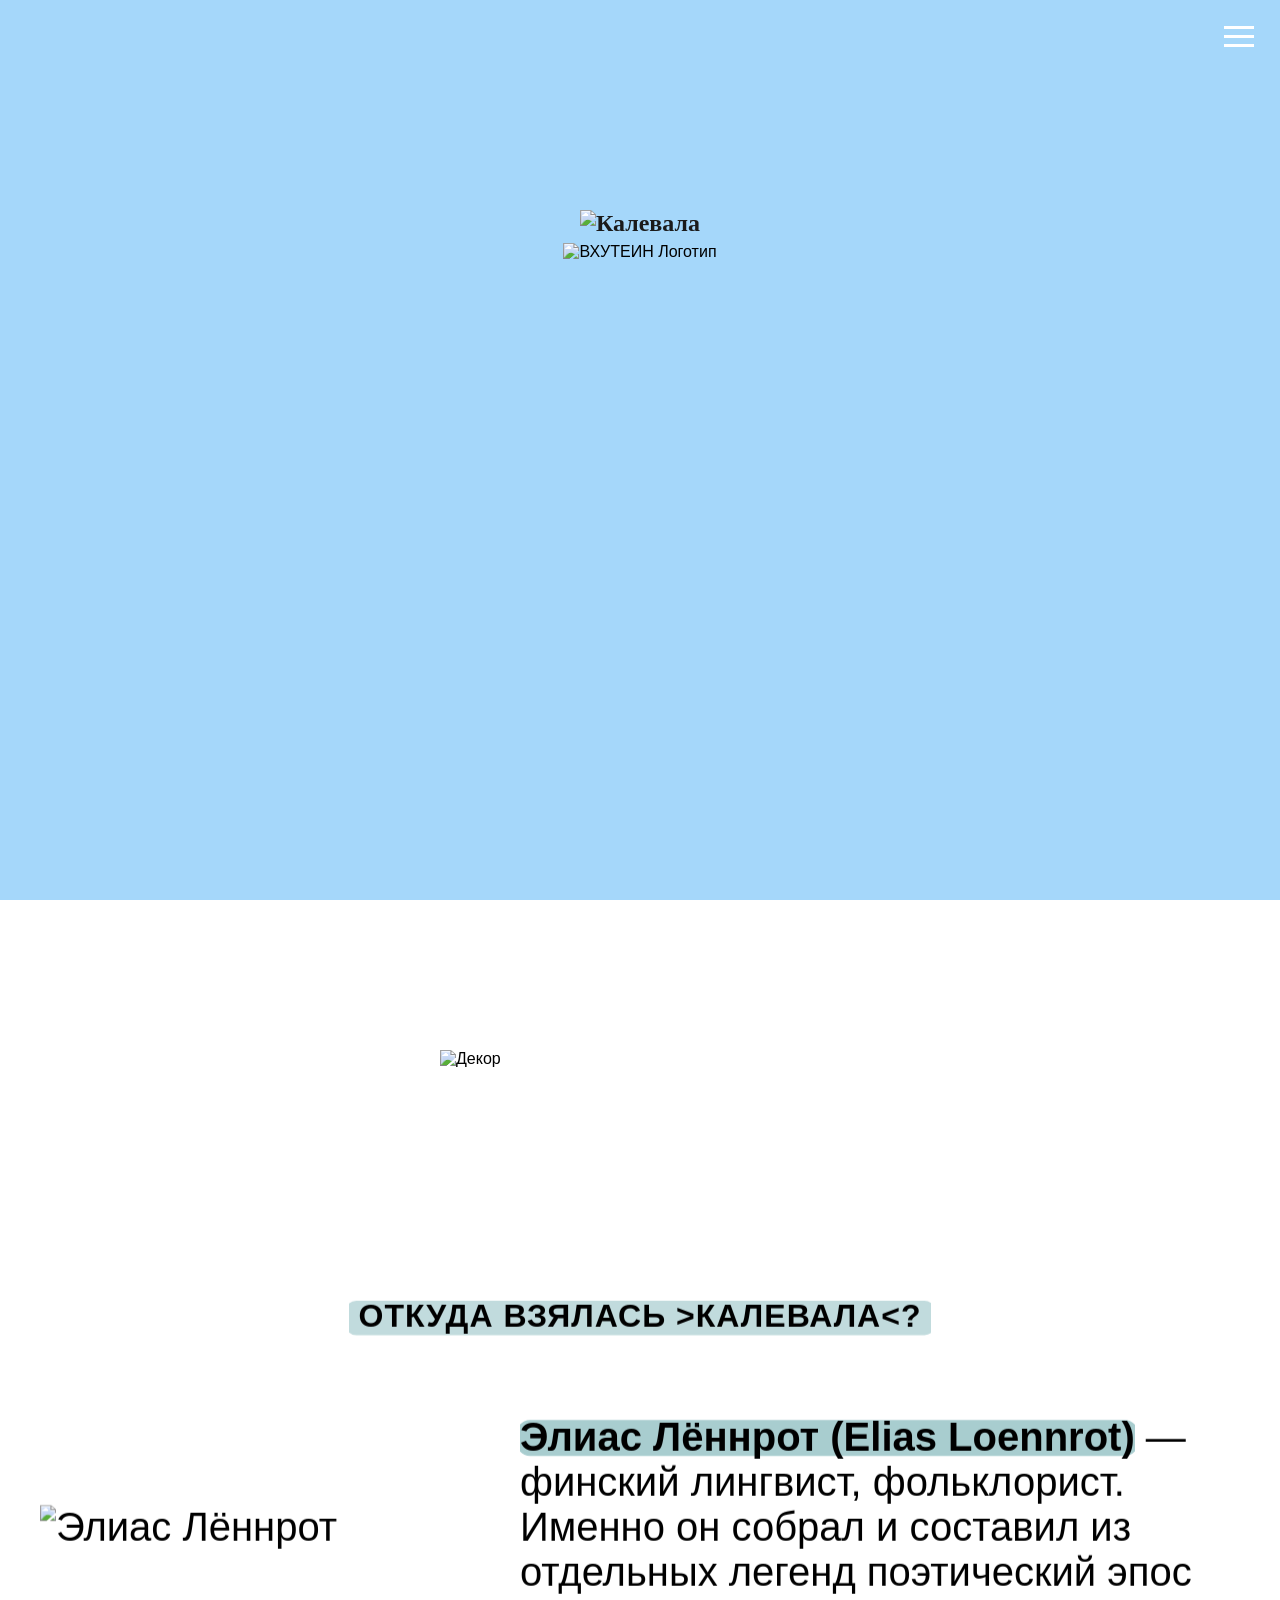
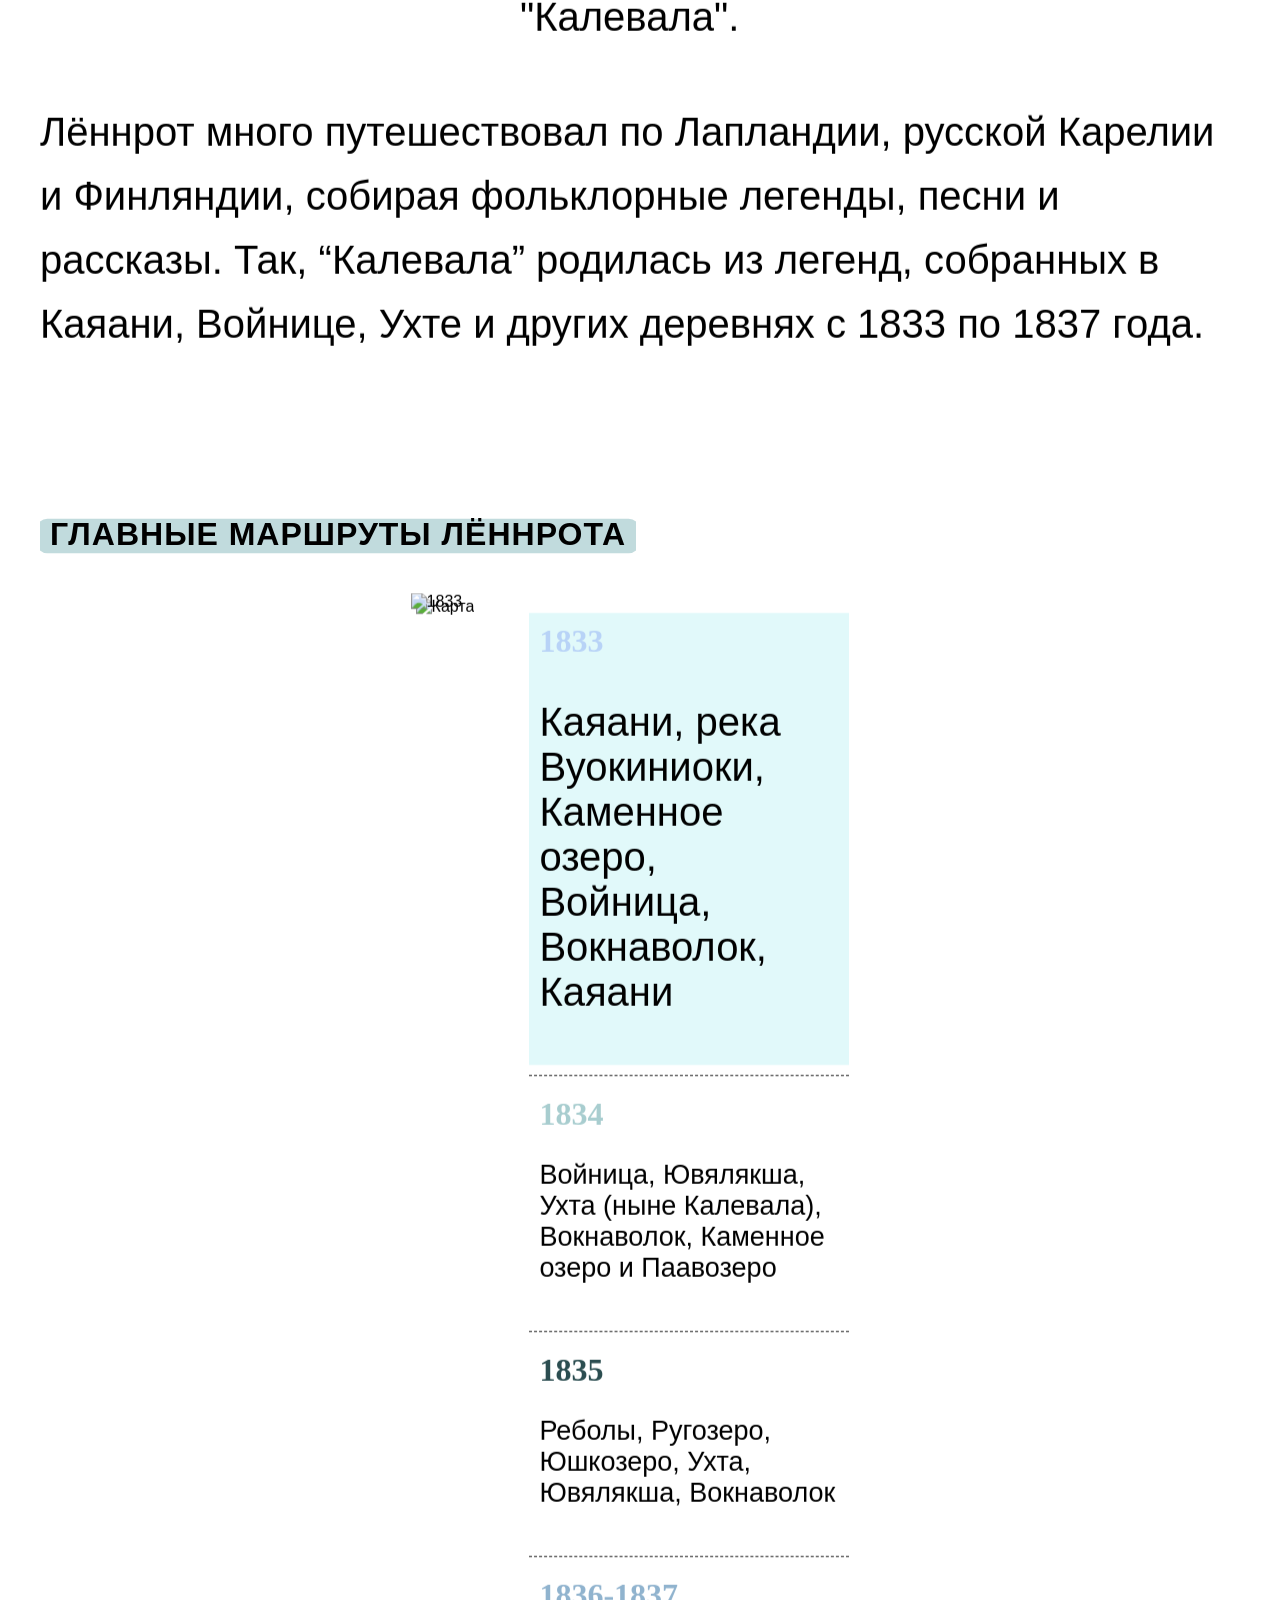
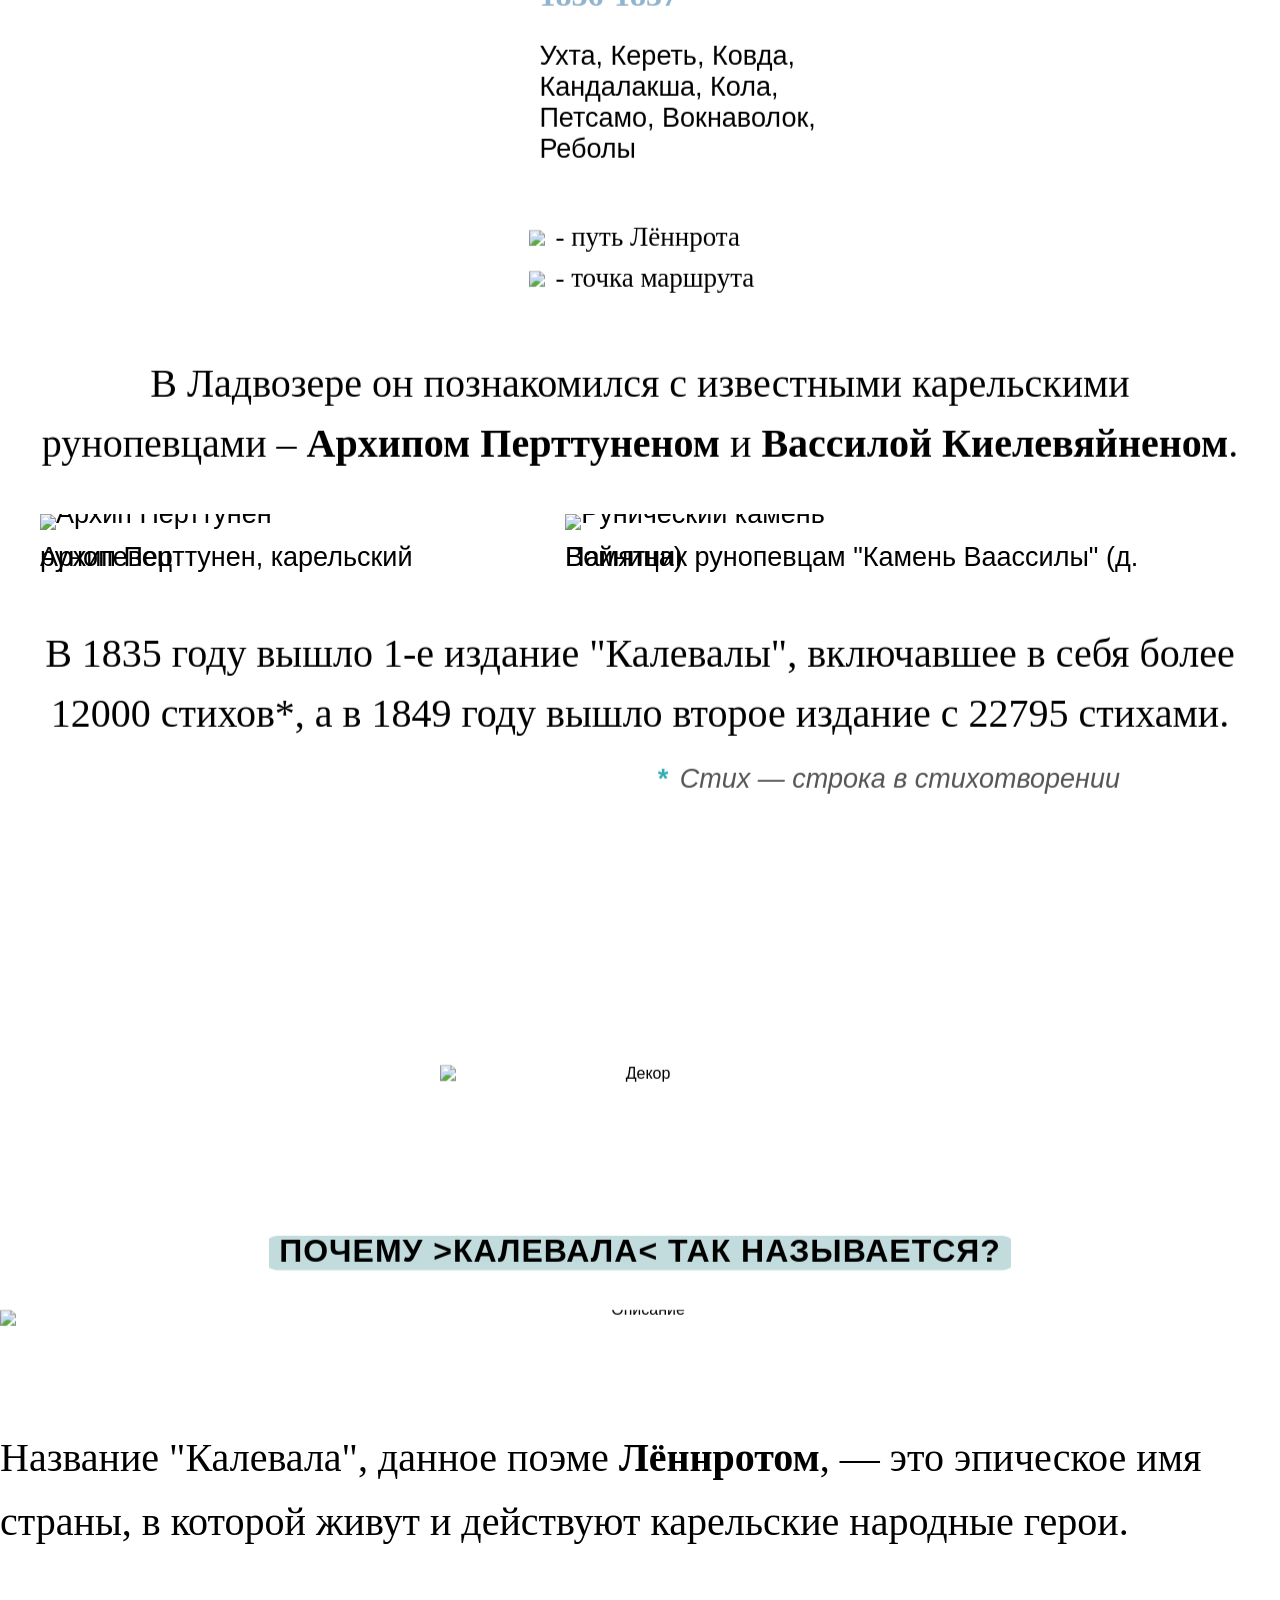
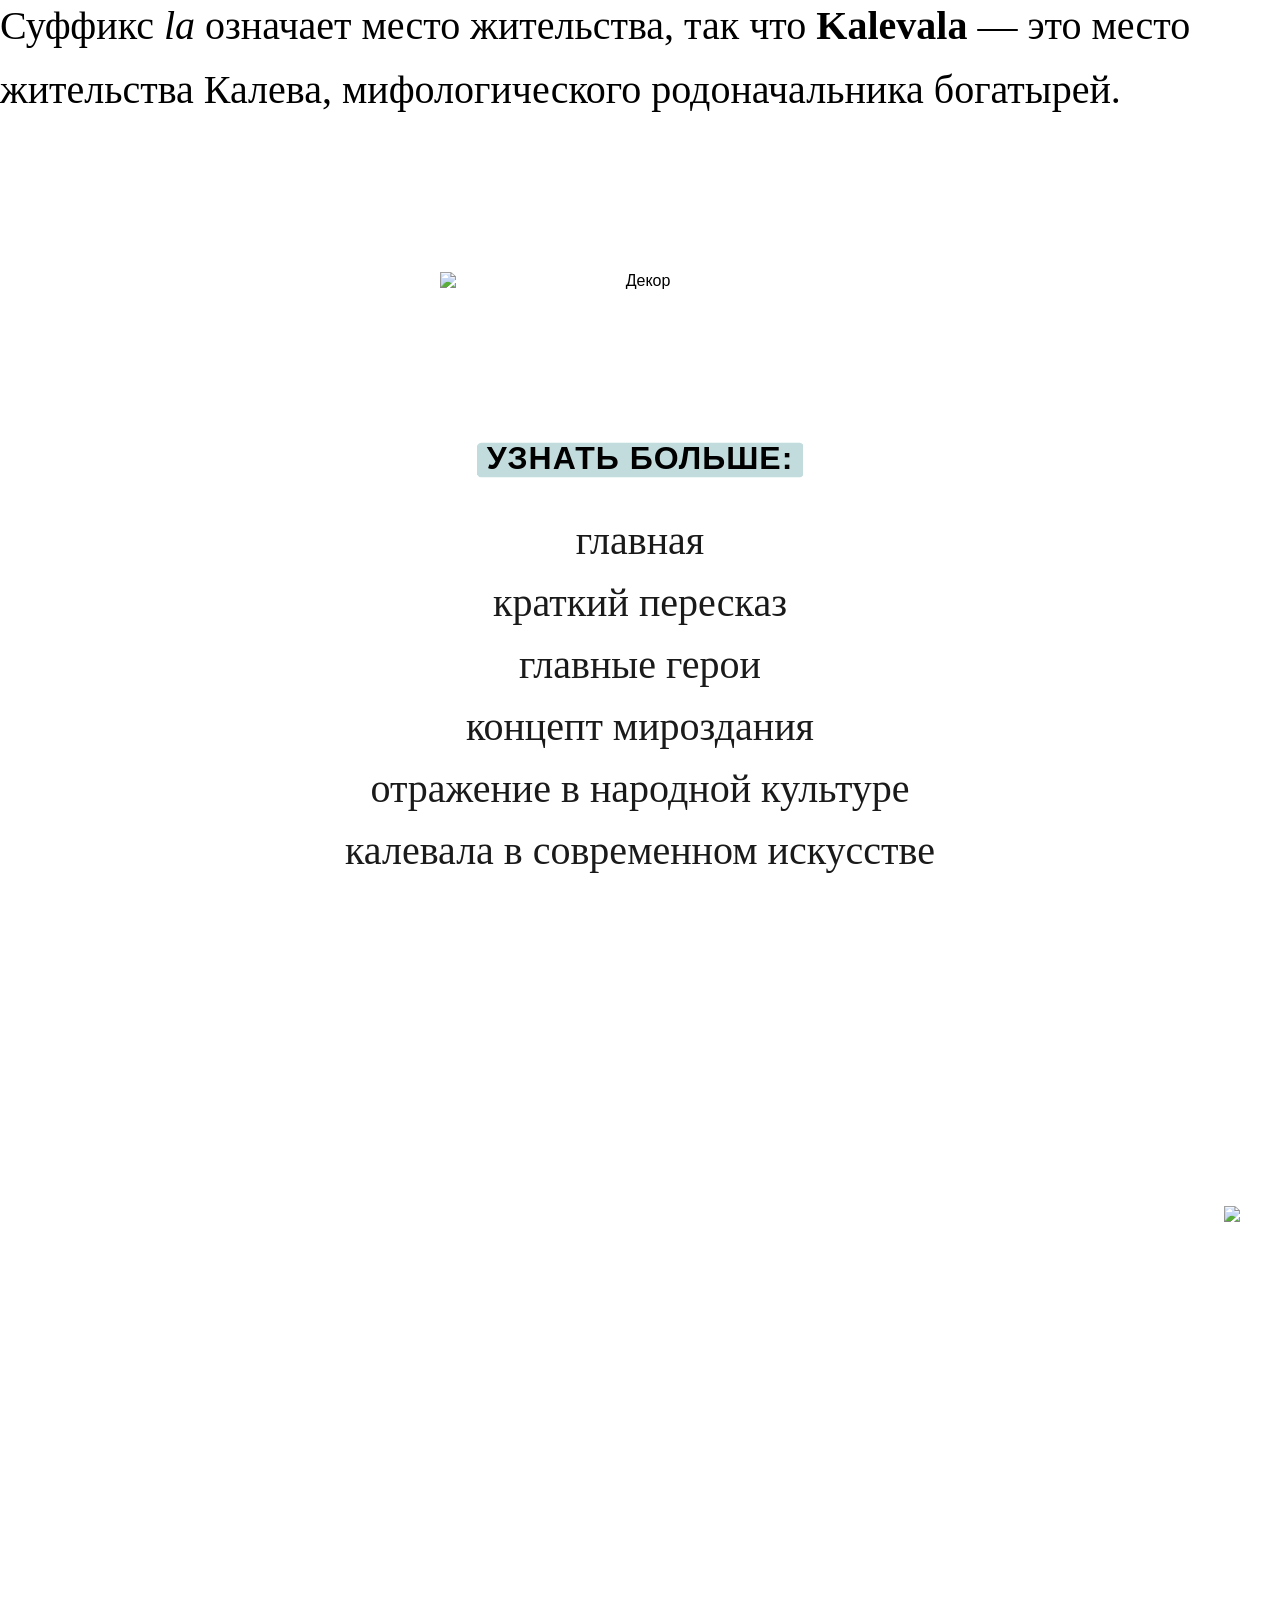
==== index.html @ 571c6cc8 "Add files via upload" ====
<!DOCTYPE html>
<html lang="ru">
<head>
    <meta charset="UTF-8">
    <meta name="viewport" content="width=device-width, initial-scale=1.0">
    <title>Калевала — Эпос и Маршруты</title>
    <link rel="stylesheet" href="style.css">
</head>
<body>

    <div id="overlay-menu" class="menu-overlay">
       
        <div class="menu-content">
            <h2 class="menu-title">МЕНЮ</h2>
            <nav>
                <a href="index.html" onclick="toggleMenu()">главная</a>
                <a href="jajaja2.html" onclick="toggleMenu()">краткий пересказ</a>
                <a href="#meaning" onclick="toggleMenu()">концепция мироздания</a>
                <a href="jajaja3.html" onclick="toggleMenu()">главные герои</a>
                <a href="jajaja4.html" onclick="toggleMenu()">отражение в народной культуре</a>
                <a href="jajaja5.html" onclick="toggleMenu()">Калевала в современном искусстве</a>
            </nav>
        </div>
    </div>

    <header>
        <div class="burger" onclick="toggleMenu()">
            <span></span><span></span><span></span>
        </div>
    </header>

   <section id="hero" class="hero">
    <div class="layer layer-bg"></div> 
    <div class="layer layer-trees"></div>
    <div class="layer layer-whaaa"></div>
    <div class="layer layer-deer"></div>
    
    <div class="hero-content">
        <h1 class="hero-title"><img src="картинки/бан.png" alt="Калевала"></h1>
        <img src="картинки/логотип.png" alt="ВХУТЕИН Логотип" class="hero-logo">
    </div>
</section>
<img class="choblya1" src="картинки/сбоку штука.png"><img class="choblya2" src="картинки/сбоку штука.png">
<main>
    <div class="decorative-divider">
        <img src="картинки/красотулька.png" alt="Декор" class="divider-img">
    </div>
    <div class="content-wrapper">
        
       <section class="bio-block reveal">
       <h2 class="meaning-title">
                    <span class="marker-wrap">
                        <svg class="marker-svg" viewBox="0 0 400 20" preserveAspectRatio="none">
                            <path d="M5,10 L395,10" stroke="#A8CDCF" stroke-width="18" stroke-linecap="round" />
                        </svg>
                        <span class="highlight">ОТКУДА ВЗЯЛАСЬ &gt;КАЛЕВАЛА&lt;?</span>
                    </span>
                </h2>

    <div class="bio-main">
        <div class="bio-image">
    <img src="картинки/леннрот.png" class="img-front" alt="Элиас Лённрот">
  
</div>

        <div class="bio-text">
            <p>
                <span class="marker-wrap">
                    <svg class="marker-svg" viewBox="0 0 300 20" preserveAspectRatio="none">
                        <path d="M5,10 L295,10" stroke="#A8CDCF" stroke-width="15" stroke-linecap="round" filter="url(#filter0_g_1610_123)" />
                    </svg>
                    <strong class="highlight">Элиас Лённрот (Elias Loennrot)</strong>
                </span>
                — финский лингвист, фольклорист. Именно он собрал и составил из отдельных легенд поэтический эпос "Калевала".
            </p>
        </div>
    </div>

    <p class="bio-footer">
        Лённрот много путешествовал по Лапландии, русской Карелии и Финляндии, собирая фольклорные легенды, песни и рассказы. Так, “Калевала” родилась из легенд, собранных в Каяани, Войнице, Ухте и других деревнях 
с 1833 по 1837 года. 
    </p>
</section>
</main>

 <div class="content-wrapper">
    <section id="map-section" class="report-section">
            
           <h2 class="meaning-title">
                    <span class="marker-wrap">
                        <svg class="marker-svg" viewBox="0 0 400 20" preserveAspectRatio="none">
                            <path d="M5,10 L395,10" stroke="#A8CDCF" stroke-width="18" stroke-linecap="round" />
                        </svg>
                        <span class="highlight">ГЛАВНЫЕ МАРШРУТЫ ЛЁННРОТА</span>
                    </span>
                </h2>

         <div class="map-legend-container reveal">
                <div class="map-box">
                    <img src="картинки/карта.png" alt="Карта" class="base-map">
                    
                    <div id="route-1833" class="route-layer active">
                        <img src="картинки/Frame 64.png" alt="1833">
                    </div>
                    <div id="route-1834" class="route-layer">
                        <img src="картинки/Frame 62 1.png" alt="1834">
                    </div>
                    <div id="route-1835" class="route-layer">
                        <img src="картинки/Frame 63.png" alt="1835">
                    </div>
                    <div id="route-1836" class="route-layer">
                        <img src="картинки/Frame 61.png" alt="1836-1837">
                    </div>
                </div>

                <aside class="map-legend">
                    <div class="date-item active" onclick="switchRoute('1833', this)">
                        <h3>1833</h3>
                        <p>Каяани, река Вуокиниоки, Каменное озеро, Войница, Вокнаволок, Каяани</p>
                    </div>
                    <hr class="legend-divider">
                    <div class="date-item1" onclick="switchRoute('1834', this)">
                        <h3>1834</h3>
                        <p>Войница, Ювялякша, Ухта (ныне Калевала), Вокнаволок, Каменное озеро и Паавозеро</p>
                    </div>
                    <hr class="legend-divider">
                    <div class="date-item2" onclick="switchRoute('1835', this)">
                        <h3>1835</h3>
                        <p>Реболы, Ругозеро, Юшкозеро, Ухта, Ювялякша, Вокнаволок</p>
                    </div>
                    <hr class="legend-divider">
                    <div class="date-item3" onclick="switchRoute('1836', this)">
                        <h3>1836-1837</h3>
                        <p>Ухта, Кереть, Ковда, Кандалакша, Кола, Петсамо, Вокнаволок, Реболы</p>
                    </div>

                    <div class="legend-keys">
                        <div class="key-item">
                            <img src="картинки/полоска.svg" >
                            <span class="key-text"> - путь Лённрота</span>
                        </div>
                        <div class="key-item">
                            <img src="картинки/метка.svg" >
                            <span class="key-text"> - точка маршрута</span>
                        </div>
                    </div>
                </aside>
            </div>

            <p class="history-text reveal">
                В Ладвозере он познакомился с известными карельскими рунопевцами – 
                <strong>Архипом Перттуненом</strong> и <strong>Вассилой Киелевяйненом</strong>.
            </p>

            <div class="photos-row reveal">
                <div class="photo-item">
                    <img src="картинки/image 38.png" alt="Архип Перттунен">
                    <p>Архип Перттунен, карельский рунопевец</p>
                </div>
                <div class="photo-item">
                    <img src="картинки/image 39.png" alt="Рунический камень">
                    <p>Памятник рунопевцам "Камень Ваассилы" (д. Войница)</p>
                </div>
            </div>

            <div class="editions-block reveal">
                <p>
                    В 1835 году вышло 1-е издание "Калевалы", включавшее в себя более 12000 стихов*, 
                    а в 1849 году вышло второе издание с 22795 стихами.
                </p>
                <div class="asterisk-note">
                    <span class="symbol">*</span> Стих — строка в стихотворении
                </div>
            </div>
    </section>
            <section id="meaning" class="meaning-section reveal">
                <div class="decorative-divider">
                    <img src="картинки/красотулька.png" alt="Декор" class="divider-img">
                </div>

                <h2 class="meaning-title">
                    <span class="marker-wrap">
                        <svg class="marker-svg" viewBox="0 0 400 20" preserveAspectRatio="none">
                            <path d="M5,10 L395,10" stroke="#A8CDCF" stroke-width="18" stroke-linecap="round" />
                        </svg>
                        <span class="highlight">ПОЧЕМУ >КАЛЕВАЛА< ТАК НАЗЫВАЕТСЯ?</span>
                    </span>
                </h2>
<div class="ogo-wrap">
    <img src="картинки/ого 1.png" class="ogo-front" alt="Описание">
    <img src="картинки/ого.png" class="ogo-back" alt="Описание">

    <div class="map-hotspot hotspot-vaina" onclick="toggleKalevalaBubble('vaina')"></div>
    <div class="map-hotspot hotspot-izba" onclick="toggleKalevalaBubble('izba')"></div>
    <div class="map-hotspot hotspot-sampo" onclick="toggleKalevalaBubble('sampo')"></div>

    <div class="speech-bubble bubble-vaina-1" id="bubble-vaina-1">
        <img src="картинки/баббл_вяйня_1.png" alt="Мне пришло одно желанье...">
    </div>
    <div class="speech-bubble bubble-vaina-2" id="bubble-vaina-2">
        <img src="картинки/баббл_вяйня_2.png" alt="...Чтоб пропеть мне предков песню">
    </div>

    <div class="speech-bubble bubble-izba" id="bubble-izba">
        <img src="картинки/баббл_изба.png" alt="В дальних северных полянах...">
    </div>

    <div class="speech-bubble bubble-sampo" id="bubble-sampo">
        <img src="картинки/баббл_сампо.png" alt="Пели мне они о Сампо...">
   
</div>
</div>
                </div>

                <div class="meaning-description">
                    <p>Название "Калевала", данное поэме <strong>Лённротом</strong>, — это эпическое имя страны, в которой живут и действуют карельские народные герои.</p>
                    <p>Суффикс <em>la</em> означает место жительства, так что <strong>Kalevala</strong> — это место жительства Калева, мифологического родоначальника богатырей.</p>
                </div>
            </section>

            <section id="footer-nav" class="footer-navigation reveal">
                <div class="decorative-divider">
                    <img src="картинки/красотулька.png" alt="Декор" class="divider-img">
                </div>

                 <h2 class="meaning-title">
                    <span class="marker-wrap">
                        <svg class="marker-svg" viewBox="0 0 400 20" preserveAspectRatio="none">
                            <path d="M5,10 L395,10" stroke="#A8CDCF" stroke-width="18" stroke-linecap="round" />
                        </svg>
                        <span class="highlight">УЗНАТЬ БОЛЬШЕ:</span>
                    </span>
                </h2>

                <nav class="footer-links">
                    <ul>
                        <li><a href="index.html">главная</a></li>
                        <li><a href="jajaja2.html">краткий пересказ</a></li>
                        <li><a href="jajaja3.html">главные герои</a></li>
                        <li><a href="cosmology.html">концепт мироздания</a></li>
                        <li><a href="jajaja4.html">отражение в народной культуре</a></li>
                        <li><a href="jajaja5.html">калевала в современном искусстве</a></li>
                    </ul>
                </nav>
            </section>

        </section>
    </div>
    <button id="backToTop" title="Наверх"></button>
     <footer class="main-footer reveal">
        <div class="footer-bottom-wave">
            <div class="footer-content-wrap">
                <div class="social-links">
                    <a href="https://t.me/your_link" target="_blank" class="social-icon">Telegram</a>
                    <a href="https://vk.com/your_link" target="_blank" class="social-icon">ВКонтакте</a>
                </div>

                <div class="university-logo">
                    <a href="https://vhutein.ru" target="_blank">
                        <span class="vhutein-text"><img src="картинки/vhutein.png"></span>
                    </a>
                </div>
            </div>
        </div>
    </footer>

    <script src="script.js"></script>
</body>
</html>
---- style.css ----
/* Подключаем шрифты */
@font-face {
    font-family: 'WildRune';
    src: url('шрифты/behance-68d411c45d977.otf');
}
@font-face {
    font-family: 'UraBumBum';
    src: url('шрифты/HU Cookie Cyrillic W05 Light.otf');
}

#backToTop {
    
    position: fixed;
    bottom: 30px;
    right: 30px;
    z-index: 99;
    background-image: url('картинки/вверх.png');
    
    /* Добавляем фиксированный размер кнопки */
    width: 90px; 
    height: 90px;
    
    /* Масштабируем и центрируем изображение */
    background-size: contain; /* Картинка масштабируется, чтобы полностью поместиться внутри, не искажаясь */
    background-repeat: no-repeat; /* Не повторяем изображение */
    background-position: center; /* Центрируем изображение внутри кнопки */
    
    cursor: pointer;
    
    /* Добавляем стили, чтобы кнопка выглядела аккуратно (убираем стандартную рамку) */
    border: none;
    background-color: #ffffff00; /* Цвет фона, который мы использовали ранее */
    border-radius: 50%; /* Сделаем её круглой */
  
    
    /* max-width: 90px; - убираем, так как теперь размер фиксирован */
    /* padding: 15px; - убираем, так как теперь размер задан явно */
    
    transform: translate(opacity : 0);
}

#backToTop.visible {
    opacity: 1;
    pointer-events: auto;
}



/* --- АНИМАЦИЯ ПОЯВЛЕНИЯ ПРИ СКРОЛЛЕ --- */

/* Начальное состояние: объект чуть ниже и прозрачный */
.reveal {
    opacity: 0;
    transform: translateY(30px);
    transition: all 0.8s ease-out; /* Плавность появления (0.8 сек) */
    will-change: transform, opacity;
}

/* Состояние при активации (когда доскроллили) */
.reveal.active {
    opacity: 1;
    transform: translateY(0);
}

/* Небольшая задержка для элементов внутри одного блока, чтобы появлялись не все сразу */
.photos-row.reveal.active .photo-item:nth-child(2) {
    transition-delay: 0.2s;
}

/* Исправляем работу маркера в анимированных заголовках */
.marker-svg {
    transition: width 1s ease-in-out 0.5s; /* Рисуем линию чуть позже появления текста */
}

/* ... (шрифты и другие стили без изменений) ... */


/* Контейнер-обертка */
.interactive-map-container {
    position: relative;
    width: 100%;
    max-width: 1920px;
    margin: 0 auto;
    overflow: hidden;
}

/* Картинка подстраивается под ширину */
.map-illustration {
    width: 100%;
    display: block;
    height: auto;
}

/* Общие стили для невидимых кнопок-зон */
.map-hotspot {
    position: absolute;
    cursor: pointer;
    z-index: 10;
    /* ПОДСКАЗКА: Раскомментируй строку ниже (убери //), чтобы увидеть красные зоны во время настройки! */
    /* background: rgba(255, 0, 0, 0.3); */
}

/* Размеры и координаты кликабельных зон (настроены под объекты на фото) */
.hotspot-vaina {
    bottom: 8%;
    left: 10%;
    width: 16%;
    height: 35%;
}

.hotspot-izba {
    bottom: 22%;
    left: 56%;
    width: 15%;
    height: 25%;
}

.hotspot-sampo {
    top: 15%;
    right: 5%;
    width: 18%;
    height: 35%;
}

/* Общие стили для бабблов */
.speech-bubble {
    position: absolute;
    z-index: 100;
    opacity: 0;
    pointer-events: none; /* Чтобы скрытый баббл не мешал кликать по картинке */
    transform: scale(0.9) translateY(10px);
    transition: opacity 0.35s ease, transform 0.35s ease;
}

/* Класс, который будет добавлять JavaScript при клике */
.speech-bubble.active {
    opacity: 1;
    pointer-events: auto;
    transform: scale(1) translateY(0);
}

.speech-bubble img {
    width: 100%;
    height: auto;
}

/* ТОЧНОЕ РАСПОЛОЖЕНИЕ БАББЛОВ НА КАРТИНКЕ */
.bubble-vaina-1 {
    top: 10%;
    left: 13%;
    width: 20%; /* Ширина баббла в процентах от всей картинки */
}

.bubble-vaina-2 {
    top: 30%;
    left: 23%;
    width: 19%;
}

.bubble-izba {
    top: 29%;
    left: 48%;
    width: 20%;
}

.bubble-sampo {
    top: -5%;
    right: 12%;
    width: 18%;
}


.hero {
    position: relative;
    height: 100vh; /* Или твоя высота */
    width: 100%;
    overflow: hidden; /* Скрываем вылеты слоев */
    display: flex;
    justify-content: center;
    align-items: center;
}



/* Принудительно задаем z-index, чтобы слои не перекрыли текст */
.layer-bg { z-index: 1; }
.layer-trees { z-index: 2; }
.hero-content { 
    position: relative;
    z-index: 10; /* Вытаскиваем текст и логотип ВХУТЕИН поверх всех слоев */
    pointer-events: none; /* КРИТИЧЕСКИ ВАЖНО для параллакса! */
    
    display: flex;
    flex-direction: column;
    align-items: center;
    
    opacity: 0;
    transform: translateY(0px); 
    transition: opacity 2s ease-out, transform 1s ease-out; 
}





.layer {
    /* ... твои свойства ... */
    opacity: 0;
    /* Оставляем анимацию ТОЛЬКО для прозрачности */
    transition: opacity 1s ease-out; 
    will-change: transform;
}

/* Убираем отсюда любые transform: translateY или подобные */
.hero.loaded .layer {
    opacity: 1;
}

/* Задержки теперь касаются только появления (opacity) */
.hero.loaded .layer-bg { transition-delay: 0.1s; }
.hero.loaded .layer-trees { transition-delay: 0.3s; }
.hero.loaded .layer-whaaa { transition-delay: 0.4s; }
.hero.loaded .layer-deer { transition-delay: 0.5s; }
/* Контент баннера (заголовок и лого) */
.hero.loaded .hero-content { 
    opacity: 1; 
    transform: translateY(-150px); 
    transition-property: opacity, transform;
    transition-duration: 1s, 1s;
    transition-delay: 1s, 1s; /* Тут можно оставить задержку на всё */
}


/* Убираем z-index отсюда и переносим в контейнер контента */
.hero-title {
    font-family: 'WildRune';
    
   
    color: #1a1a1a;
}

/* --- СТИЛИ ДЛЯ КОНТЕНТА БАННЕРА (Заголовок и Логотип) --- */

/* Стили для проявляющегося логотипа */
.hero-logo {
    max-height: 8rem; /* Высота логотипа относительно текста (6rem text -> ~4rem logo) */
    width: auto;
    margin-top: 0.4rem; /* Отступ между текстом и логотипом */
}

/* НОВАЯ АНИМАЦИЯ НА ЗАГРУЗКЕ для контента (заголовка и логотипа) */
/* Мы делаем его самым последним проявляющимся элементом, после оленя */
.hero.loaded .hero-content { 
    opacity: 1; 
    transform: translateY(-150px); 
    transition-delay: 2.5s; /* Задержка после проявления оленя (1.5s + 1s = 2.5s) */
}

/* ... (остальные стили, в т.ч. reveal, без изменений) ... */





/* Общие стили для обеих картинок */
.choblya1, .choblya2 {
    position: absolute;   /* Фиксируем их на экране */
    top: 1600px;          /* Положение от верхнего края */
    z-index: -1;       /* Уводим под основной контент */
    pointer-events: none; /* Пропускают клики сквозь себя */
    width: 250;      /* Настрой ширину под себя */
    height: 5500px;
}

.choblya1 {
    left: -50px;       /* Немного торчит слева */
}

.choblya2 {
    right: -50px;      /* Немного торчит справа */
}




.meaning-section {
    padding: 20px 40px 60px;
    text-align: center;
    
}

/* Стили заголовка с маркером */
.meaning-title {
    font-family: 'WildRune', sans-serif;
    font-size: 2rem;
    margin: 40px 0;
    letter-spacing: 1px;
    justify-self: center;
}

.meaning-title .marker-wrap {
    position: relative;
    display: inline-block;
    padding: 0 10px;
}

.meaning-title .marker-svg {
    position: absolute;
    top: 55%;
    left: 0;
    width: 100%;
    height: 1.2em;
    transform: translateY(-50%);
    z-index: 1;
    opacity: 0.7;
}

.meaning-title .highlight {
    position: relative;
    z-index: 2;
    
}

/* Иллюстрация */
.illustration-box {
    align-self: center;
  
    width: 1920px;
}


.main {
    z-index: 9999;
    position: relative;
}

.ogo-wrap {
    position: relative;
    /* Растягиваем на всю ширину окна браузера */
    width: 100vw; 
    
    /* Центрируем элемент относительно экрана, а не контейнера */
    left: 50%;
    right: 50%;
    margin-left: -50vw;
    margin-right: -50vw;

    display: block; 
    cursor: pointer;
    line-height: 0; /* Убираем микро-отступ снизу у картинок */
}

.ogo-wrap img {
    width: 100%;   /* Теперь картинка займет все 100vw */
    height: auto;
    display: block;
    transition: opacity 0.5s ease;
}

/* Оставляем логику наслоения и ховера */
.ogo-back {
    position: absolute;
    top: 0;
    left: 0;
    opacity: 0;
}

.ogo-wrap:hover .ogo-front {
    opacity: 0;
}

.ogo-wrap:hover .ogo-back {
    opacity: 1;
}


/* Текстовый блок */
.meaning-description {
    max-width: 1400px;
    margin: 0 auto;
    text-align: left; /* Текст выровнен по левому краю, как на картинке */
    font-family: 'UraBumBum', serif;
    font-size: 40px;
    line-height: 1.6;
}

.meaning-description p {
    margin-bottom: 20px;
}

.meaning-description strong {
    font-weight: 600;
}

/* Разделитель (общий класс) */
.divider-img {
    width: 400px;
    height: auto;
    
}
.main-footer {
    width: 100%;
    margin-top: 50px;
}

/* Стили навигации (повторяем для закрепления) */
.footer-navigation {
    text-align: center;
    padding-bottom: 40px;
}

.footer-links ul {
    list-style: none;
    padding: 0;
}

.footer-links li {
    margin-bottom: 15px;
}

.footer-links a {
    text-decoration: none;
    color: #1a1a1a;
    font-family: 'UraBumBum', serif;
    font-size: 40px;
    /* Убираем лишний дефис и меняем ms на s (или пишем 300ms) */
    transition: color 0.3s ease; 
}

.footer-links a:hover {
    color: #4a90e2;
}

/* Нижний блок с волной */
.footer-bottom-wave {
    background-image: url('картинки/футер.png'); /* Твой файл с голубой волной */
    background-size: 70%;
    
    min-height: 250px; /* Высота подбирается под картинку */
    display: flex;
    align-items: flex-end; /* Прижимаем контент к низу */
    padding-bottom: 40px;
    padding-top: -50px;
    position: relative;
}

.footer-content-wrap {
    width: 100%;
    max-width: 1200px;
    margin: 0 auto;
    display: flex;
    justify-content: space-between; /* Соцсети слева, логотип справа */
    align-items: center;
    padding: 0 40px;
}

/* Соцсети */
.social-links {
    display: flex;
    gap: 20px;
}

.social-icon {
    text-decoration: none;
    color: #fff; /* Белый текст на голубом фоне */
    font-family: 'UraBumBum', sans-serif;
    font-size: 1.5rem;
    
    padding: 5px 15px;
    border-radius: 20px;
    transition: background 0.3s;
}

.social-icon:hover {
    background: rgba(255,255,255,0.2);
}

/* Логотип VHUTEIN */
.vhutein-text {
    font-family: 'UraBumBum', sans-serif; /* Или шрифт как на лого */
    font-size: 2rem;
    color: #fff;
    letter-spacing: 2px;
    text-decoration: none;
}

.university-logo a {
    text-decoration: none;
}

.university-logo a:hover .vhutein-text {
    opacity: 0.8;
}


/* Начальное состояние: смещен вниз и прозрачен */
.reveal {
    opacity: 0;
    transform: translateY(30px);
    transition: all 0.8s ease-out;
    will-change: transform, opacity;
}

/* Состояние при попадании в область видимости */
.reveal.active {
    opacity: 1;
    transform: translateY(0);
}













/* Общие настройки текста */
.history-text, .editions-block p {
    text-align: center;
    max-width: 1400px;
    margin: 40px auto;
    font-size: 40px;
    line-height: 1.5;
    font-family: 'UraBumBum', serif; /* Твой основной шрифт */
}

/* Ряд с фотографиями */
.photos-row {
    display: flex;
    justify-content: center;
    gap: 30px;
    margin: 40px 0;
}

.photo-item {
    
    padding: 0;
    line-height: 0;
    background: #fff;
    font-size: 27px;
}

.photo-item img {
    
    height: auto;display: block;
    transition: transform 0.4s ease, filter 0.4s ease; /* Плавность */
}

.photo-item:hover img {
    transform: scale(1.05); /* Легкое увеличение */
   
}

/* Блок со сноской */
.editions-block {
    position: relative;
    margin-bottom: 60px;
}

.asterisk-note {
    text-align: right;
    font-size: 27px;
    color: #555;
    margin-top: -20px;
    padding-right: 10%;
    font-style: italic;
}

.asterisk-note .symbol {
    color: #34adb1; /* Синий цвет для символа Ж */
    font-family: 'UraBumBum', sans-serif;
    font-weight: bold;
    margin-right: 5px;
}

/* Декоративный разделитель */
.decorative-divider {
    display: flex;
    justify-content: center;
    margin: 150px 0;
}

.decorative-divider svg {
    width: 250px;
    height: auto;
}
























.map-section-container {
    max-width: 1200px;
    margin: 40px auto;
    font-family: 'UraBumBum', sans-serif;
}

.interactive-map-block {
    display: flex;
    gap: 20px;
    align-items: flex-start;
}

/* Стек слоев карты */
.map-display {
    position: relative;
    flex: 1;
    
    line-height: 0;
}

.base-map {
    width: 100%;
    height: auto;
}

.route-layer {
    position: absolute;
    top: 0;
    left: 0;
    width: 100%;
    height: 100%;
    opacity: 0;
    transition: opacity 0.6s ease-in-out;
    pointer-events: none; /* Чтобы клики не мешали кнопкам */
}

.route-layer img {
    width: 100%;
    height: 100%;
}

/* Активный маршрут плавно проявляется */
.route-layer.active {
    opacity: 1;
}

/* Легенда */
.map-legend {
    width: 320px;
    background-image src: 'картинки/легенда рамка.png';
    padding: 20px;
}

.date-item, .date-item1, .date-item2, .date-item3 {
    cursor: pointer;
    padding: 10px;
    transition: 0.5s;
    font-size: 27px;
}

.date-item h3, .date-item1 h3, .date-item2 h3, .date-item3 h3 {
    margin: 0;
    font-family: 'UraBumBum', serif;
    font-size: 32px;
    
}

.date-item h3 {
    color: #B8D3F7;
}


.date-item1 h3 {
    color: #A8CDCF;
}

.date-item2 h3 {
    color: #2B4D50;
}

.date-item3 h3 {
    color: #90B3CE;
}


.date-item.active, .date-item1.active, .date-item2.active, .date-item3.active {
    background: rgba(105, 225, 231, 0.2);
    font-size: 40px;
}

.date-item:hover, .date-item1:hover, .date-item2:hover, .date-item3:hover  {
    background: #f0f8f9;
}


.key {
    height: 24px;
    position: relative;
    padding: 20px;
    
}
.dot {
    width: 200px;
    height: 40px;
    padding-left: 5px;
    position: relative;
}


.legend-footer {
    font-size: 32px;
}



















:root {
    --bg-color: #A5D7FA; /* Твой голубой цвет */
}


.content-wrapper {
    max-width: 1400px;
    margin: 0 auto;
    background-color: #ffffff;
    position: relative;
    /* Убираем пока маску, чтобы увидеть контент */
    mask-image: none !important; 
    -webkit-mask-image: none !important;
    
    /* Добавляем это, чтобы контейнер подстраивался под высоту контента */
    display: block;
    overflow: visible; 
    min-height: 500px; 
    z-index: 10;
}

.report-section {
    position: relative;
    padding: 40px;
    display: block; /* Убеждаемся, что секция не схлопнулась */
}

/* --- Заголовок --- */
.main-title {
    font-family: 'WildRune', serif;
    font-size: 3rem;
    color: #1a1a1a;
    text-align: center;
    margin-bottom: 10px;
    margin-top: 0;
}

.title-divider {
    border: none;
    border-top: 2px dashed #1a1a1a;
    width: 60%;
    margin: 0 auto 40px;
}

/* --- Карта и Легенда --- */
.map-legend-container {
    display: flex;
    justify-content: center;
    align-items: flex-start;
    gap: 30px;
    margin-bottom: 40px;
}

.map-box {
    
    padding: 5px;
    max-width: 50%;
}

.map-image {
    max-width: 100%;
    height: auto;
    display: block;
}

.legend-box {
    
    padding: 20px;
    width: 300px; /* Фиксированная ширина как на макете */
}

.legend-item {
    margin-bottom: 15px;
}

.legend-date {
    font-family: 'UraBumBum', serif;
    color: #34a7c4; /* Синий цвет для дат */
    font-size: 40px;
    margin: 0 0 5px 0;
}

.legend-places {
    font-family: 'SimpleDocText', serif;
    font-size: 32px;
    line-height: 1.3;
    margin: 0;
}

.legend-divider {
    border: none;
    border-top: 1px dashed #1a1a1a;
    margin: 10px 0;
}

/* --- Ключи легенды --- */
.legend-keys {
    margin-top: 20px;
    display: flex;
    flex-direction: column;
    gap: 10px;
}

.key-item {
    display: flex;
    align-items: center;
    gap: 10px;
}

.key-icon-line {
    display: inline-block;
    width: 20px;
    height: 10px;
    background-color: #4a90e2; /* Синий цвет пути */
    /* Имитация неровного края как у маршрута */
    clip-path: polygon(10% 20%, 90% 10%, 95% 40%, 85% 60%, 10% 80%, 5% 50%);
}

.key-icon-pin {
    display: inline-block;
    width: 14px;
    height: 14px;
    background-color: #4a90e2; /* Синий цвет точки */
    border-radius: 50% 50% 50% 0; /* Форма булавки */
    transform: rotate(-45deg);
    position: relative;
    top: -2px;
}

.key-text {
    font-family: 'UraBumBum', serif;
    font-size: 27px;
}

/* --- Промежуточный текст --- */
.intro-text {
    text-align: center;
    max-width: 700px;
    margin: 0 auto 40px;
    font-size: 27px;
    line-height: 1.5;
}

/* --- Изображения --- */
.images-container {
    display: flex;
    justify-content: center;
    gap: 20px;
    margin-bottom: 40px;
}

.bio-img, .stone-img {
    border: 1px solid #1a1a1a;
    max-height: 300px;
    width: auto;
}

/* --- Финальный текст --- */
.edition-text {
    text-align: center;
    max-width: 700px;
    margin: 0 auto 20px;
    font-size: 27px;
    line-height: 1.5;
}

/* --- Сноска --- */
.footnote-container {
    text-align: right;
    width: 70%;
    margin: 0 auto 0 calc(100% - 70% - 40px);
}

.footnote {
    font-family: 'SimpleDocText', serif;
    font-size: 27px;
    margin: 0;
    font-style: italic;
}

.footnote span {
    color: #4a90e2; /* Цвет звездочки */
    font-family: 'UraBumBum', serif;
    position: relative;
    top: -3px;
    margin-right: 3px;
}

body {
    margin: 0;
    background-color: #ffffff;
    font-family: 'UraBumBum', sans-serif;
    overflow-x: hidden;
}

.bio-block {
    max-width: 1400px;
    margin: 0 auto;
    text-align: left;
    padding: 40px;
    text-align: center;
    background: #fff; /* Или текстура бумаги */
    position: relative;
    font-family: 'UraBumBum', sans-serif;
    font-size: 40px;
}

.bio-title {
    font-family: 'WildRune', serif;
    color: #333;
    margin-bottom: 30px;
}

.bio-main {
    display: flex;
    align-items: center;
    gap: 30px;
    text-align: left;
}

.bio-image img {
    width: 450px;
    height: auto;
    position: relative;
display: block;
    transition: transform 0.4s ease, filter 0.4s ease; /* Плавность */
}

.bio-image:hover img {
    transform: scale(1.05); /* Легкое увеличение */
   
}




/* Контейнер для фразы с маркером */
.marker-wrap {
    position: relative;
    display: inline-block;
}

/* Сам SVG кладем ПОД текст */
.marker-svg {
    position: absolute;
    top: 50%;
    left: 0;
    width: 100%; /* Растягивается по ширине текста */
    height: 1.2em; /* Высота подбирается под шрифт */
    transform: translateY(-50%);
    z-index: 1;
    pointer-events: none;
}

.highlight {
    position: relative;
    z-index: 2; /* Текст выше маркера */
    
}

.bio-footer {
    margin-top: 20px;
    text-align: left;
    line-height: 1.6;
}



/* --- БАННЕР СЛОИ --- */
.hero {
    height: 100vh;
    position: relative;
    background-color: var(--bg-color);
    overflow: hidden;
    display: flex;
    justify-content: center;
    align-items: center;
}

.layer {
    position: absolute;
    bottom: 0;
    width: 100%;
    height: 100%;
    background-size: cover;
    background-position: bottom center;
    opacity: 0; /* Изначально скрыты */
    transition: opacity 2s ease-out, transform 2s ease-out;
}

.layer-bg { background-image: url('картинки/фон3.png'); z-index: 1; }
.layer-trees { background-image: url('картинки/фон4.png'); z-index: 2; }
.layer-whaaa { background-image: url('картинки/фон2.png'); z-index: 2;}
.layer-deer { 
    background-image: url('картинки/фон1.png'); 
    z-index: 4; 
    transform: translateY(30px);
}

/* Класс для запуска анимации баннера при загрузке */
.hero.loaded .layer { opacity: 1; transform: translateY(0); }
.hero.loaded .layer-bg { transition-delay: 0.2s; }
.hero.loaded .layer-trees { transition-delay: 0.8s; }
.hero.loaded .layer-deer { transition-delay: 1.5s; }

.hero-title {
    margin-top: -90px;
    z-index: 10;
    color: #1a1a1a;
    margin-bottom: 0;
}

/* --- СКРОЛЛ АНИМАЦИЯ (Вылет сверху) --- */
.reveal {
    opacity: 0;
    transform: translateY(-50px); /* Начальная позиция выше */
    transition: all 1s ease-out;
}

.reveal.active {
    opacity: 1;
    transform: translateY(0);
}

/* --- МЕНЮ --- */
.menu-overlay {
    position: fixed;
    top: 0; 
    left: 0; 
    width: 100%; 
    height: 100%;
    background-image: url('картинки/фон меню.png');
    background-size: cover;
    background-position: center;
    z-index: 100;
    
    /* Центрирование контента */
    display: flex; 
    justify-content: center;
    align-items: center;

    /* МАГИЯ ПЛАВНОСТИ */
    opacity: 0;            /* Полностью прозрачно */
    visibility: hidden;    /* Полностью скрыто от мышки */
    transition: opacity 0.5s ease, visibility 0.5s ease;
}

.menu-overlay.open {
    opacity: 1;            /* Становится видимым */
    visibility: visible;   /* Становится активным для кликов */
}

.menu-content {
    transform: translateY(20px); /* Изначально чуть ниже */
    transition: transform 0.6s ease;
}



.menu-title {
    font-family: 'WildRune';
    font-size: 3rem ;
    position: relative;
    padding-left: 200px;
}

.menu-content nav {
    display: flex;
    flex-direction: column;
    text-align: center;
}

.menu-content a {
    font-size: 40px;
    text-decoration: none;
    
    color: #333;
    margin: 15px 0;
    transition: 0.3s;
}

.menu-content a:hover { color: #fff; }

.burger {
    position: fixed;
    top: 20px; right: 20px;
    z-index: 110;
    cursor: pointer;
    color: #fff;
}
.burger span {
    display: block;
    width: 30px; height: 3px;
    background: #fff; margin: 6px;
}

/* --- КАРТА --- */
.map-box { position: relative; }
.map-svg {
    position: absolute; top: 0; left: 0;
    width: 100%; height: 100%;
}
.route {
    fill: none; stroke: #333; stroke-width: 4;
    stroke-dasharray: 10; opacity: 0; transition: 0.5s;
}
.route.active { opacity: 1; }





/* для хахаха2 */

.choblya5, .choblya6 {
    position: absolute;   /* Фиксируем их на экране */
    top: 250px;          /* Положение от верхнего края */
    z-index: -1;       /* Уводим под основной контент */
    pointer-events: none; /* Пропускают клики сквозь себя */
    width: 250;      /* Настрой ширину под себя */
    height: auto;
}

.choblya5 {
    left: -70px;       /* Немного торчит слева */
}

.choblya6 {
    right: -70px;      /* Немного торчит справа */
}


/* Контейнер всей страницы */

/* 3. ШАПКА И МЕНЮ */
header {
    position: relative;
    width: 100%;
}

.chtoeto {
    width: 100%;
    display: block;
}



/* 4. СТИЛИ ДЛЯ КАРТОЧЕК И ТЕКСТА (КАЛЕВАЛА) */
.kalevala-page {
    position: relative;
    padding: 60px 40px;
    max-width: 1400px;
    justify-self: center;
}


.rune-header {
    text-align: center;
    margin-bottom: 40px;
}

.rune-title {
    display: inline-flex;
    align-items: center;
    gap: 15px;
    color: var(--accent-blue);
}

.rune-title h1 {
    font-size: 32px;
    letter-spacing: 5px;
    margin: 0;
    border-bottom: 2px solid var(--accent-blue);
    font-family: 'WildRune';
}

/* Сетки для картинок и текста */
.grid-layout {
    display: grid;
    grid-template-columns: 1fr 3fr;
    gap: 30px;
    margin: 40px 0;
    align-items: center;
    font-size: 32px;
}

.text-box {
    padding: 20px;
   font-size: 32px;
    border-radius: 2px;
}

.central-text {
    text-align: center;
    font-size: 32px;
    max-width: 600px;
    margin: 40px auto;
   
}

.item img {
    max-width: 100%;
    height: auto;
    display: block;
}

/* Специфические секции (Сотворение и Рождение) */
.creation-section {
    display: flex;
    flex-direction: column;
    align-items: center;
    margin: 50px 0;
}

.floating-text {
    align-self: flex-start;
    font-size: 32px;
    max-width: 300px;
    margin-top: -40px;
    margin-left: 10%;
    border-left: 2px solid var(--accent-blue);
    padding-left: 15px;
}

.birth-section {
    display: grid;
    grid-template-columns: 1fr 1.5fr;
    gap: 20px;
    margin-top: 50px;
}

.character-img {
    grid-column: 2;
    justify-self: end;
}

/* 5. ГЛАВНАЯ МАГИЯ: АНИМАЦИЯ ПРИ СКРОЛЛЕ */

/* Состояние ДО (убедись, что нет конфликтов) */
.reveal {
    opacity: 0 !important;
    transform: translateY(50px) !important;
    transition: all 0.8s ease-out !important;
    visibility: visible !important; /* На всякий случай */
}

/* Состояние ПОСЛЕ */
.reveal.active {
    opacity: 1 !important;
    transform: translateY(0) !important;
}
/* Задержки, чтобы элементы в сетке вылетали по очереди */
.grid-layout .item:nth-child(even) {
    transition-delay: 0.2s;
}

/* Адаптив для телефонов */
@media (max-width: 768px) {
    .grid-layout, .birth-section {
        grid-template-columns: 1fr;
    }
    .summary-container {
        padding: 20px;
    }
    .floating-text {
        margin-left: 0;
        margin-top: 20px;
    }
}















/* для хахаха3 */

/* Картинка-шапка */
.chtoeto {
    z-index: -1;
    position: absolute;
    top: 0;
    left: 0;
    width: 100%;
    height: auto;
    
}

.summary-container {
    max-width: 1920px;
    margin: 0 auto;
    padding: 100px 20px;
}



.meaning-title-mini {
    font-family: 'UraBumBum', sans-serif;
    font-size: 2.5rem;
    text-align: center;
    margin-bottom: 50px;
   
    
}


/* СИНИЙ БЛОК */
.blue-block-wrap {
    position: relative;
    margin-bottom: 10px;
     background-image: 'картинки/фончик для плашек.png';
}

.blue-bg-box {
    position: relative; /* Оставляем для позиционирования "чобль" */
    text-align: left;
    font-size: 32px;
    line-height: 1.7;
    /* Центрирование */
    width: 1400px;
    max-width: 100%;      /* Важно: чтобы на маленьких экранах блок не вылезал за края */
    margin-left: auto;
    margin-right: auto;
    
    /* Если родитель — flex-контейнер, это тоже поможет */
    display: block; 
}

.blue-bg-box h3 {
    font-family: 'WildRune';
}

.meaning-text {
    font-family: 'UraBumBum', sans-serif;
    font-size: 32px;
    margin: 0;
    margin-top: 500px;
}


/* ЭЛЕМЕНТЫ ПЕРЕСКАЗА */
.summary-item {
    display: flex;
    gap: 40px;
    margin-bottom: 80px;
    align-items: center;
}

.summary-item.reverse { flex-direction: row-reverse; }

.summary-image img {
    width: 100%;
    max-width: 450px;
    border: 10px solid #fff;
    box-shadow: 0 10px 20px rgba(0,0,0,0.1);
}

.summary-text h2 { font-family: 'WildRune'; font-size: 2rem; color: #4a3319; }

/* Общие стили для обеих картинок */
.choblya3, .choblya4 {
    position: absolute;   /* Фиксируем их на экране */
    top: 400px;          /* Положение от верхнего края */
    z-index: -1;       /* Уводим под основной контент */
    pointer-events: none; /* Пропускают клики сквозь себя */
    width: 250;      /* Настрой ширину под себя */
    height: auto;
}

.choblya3 {
    left: -50px;       /* Немного торчит слева */
}

.choblya4 {
    right: -50px;      /* Немного торчит справа */
}


/* БЛОК ГЕРОЕВ */
.heroes-section {
    padding: 80px 0;
    text-align: center;
}

.heroes-nav {
    display: flex;
    justify-content: center;
    flex-wrap: wrap;
    gap: 20px;
    margin-bottom: 50px;
}

.hero-btn {
    background: none;
    border: none;
    font-family: 'WildRune', serif;
    font-size: 1.4rem;
    color: #2B4D50;
    cursor: pointer;
    padding: 5px 15px;
    transition: all 0.3s ease;
    border-bottom: 2px solid transparent;
}

.hero-btn:hover, .hero-btn.active {
    color: #6F9296;
  
    transform: translateY(-3px);
}

/* КАРТОЧКИ */
.heroes-content-wrapper {
    max-width: 1100px;
    margin: 0 auto;
    position: relative;
    min-height: 450px; /* Чтобы страница не прыгала при переключении */
}

.hero-card {
    display: none; /* Скрыты по умолчанию */
    animation: fadeInHero 0.6s ease forwards;
}

.hero-card.active {
    display: block; /* Показываем только активную */
}

.hero-grid {
    display: flex;
    align-items: center;
    gap: 30px;
    padding: 40px;
    background-image: url('картинки/допустим.png');
    background-size: 100% 100%;
    background-repeat: no-repeat;
}

.hero-image img {
    width: 450px;
    height: 550px;
    object-fit: contain;
    margin: 20px;
}

.hero-info {
    text-align: left;
    color: #fff;
}

.hero-info h3 {
    font-family: 'WildRune', serif;
    font-size: 2.5rem;
    margin-bottom: 20px;
}

.hero-info p {
    font-family: 'UraBumBum', sans-serif;
    font-size: 32px;
    line-height: 1.6;
}

/* Анимация переключения */
@keyframes fadeInHero {
    from { opacity: 0; transform: translateY(10px); }
    to { opacity: 1; transform: translateY(0); }
}

/* Мобильная версия */
@media (max-width: 850px) {
    .hero-grid {
        flex-direction: column;
        background-size: cover;
        padding: 30px 20px;
    }
    .hero-image img { width: 100%; height: auto; }
    .hero-info { text-align: center; }
}

/* для 3 */

.heroes-group-container {
    margin-bottom: 60px;
    padding: 20px;
    border-radius: 15px;
    /* Можно добавить легкую тень или фон, если хочешь их визуально разделить еще сильнее */
}

/* Навигация для второстепенных */
.secondary-nav .hero-btn.small {
    font-size: 32px;
    opacity: 0.8;
}

/* Сами карточки (стиль остается прежним) */
.hero-card {
    display: none;
}

.hero-card.active {
    display: block;
    animation: fadeInHero 0.5s ease;
}


/* для 4 */
.koleso1, .koleso2 {
    position: relative;
    width: 759px;
    margin-top: -199px;
    margin-bottom: -500px;
}

@keyframes rotation1 {
  from {
    transform: scaleX(-1) rotate(0deg);
  }
  to {
    transform: scaleX(-1) rotate(45deg);
  }
}

@keyframes rotation2 {
  from {
    transform: scaleX(-1) rotate(0deg);
  }
  to {
    transform: scaleX(-1) rotate(-45deg);
  }
}

.koleso1 {
    left: -300px;
   
    animation: rotation1 1s ease forwards;
}

.koleso2 {
    right: -700px;
     animation: rotation2 1s ease  forwards;
}

/* Те самые чобли для синего блока */
.hero-grid {
    position: relative;
    background-image: url('картинки/фончик для плашек.svg');
    background-size: 100% 100%;
    padding: 50px;
    display: flex;
    gap: 30px;
}

/* Текстовые блоки */
.lang-intro-text {
    max-width: 1400px;
    margin: 0 auto 90px;
    text-align: left;
    font-family: 'UraBumBum', sans-serif;
    line-height: 1.7;
    font-size: 32px;
    color: #000;
}

.scholar-quote {
    margin-top: 30px;
    padding-left: 20px;
    
    font-style: italic;
    color: #6F9296;
}

.scholar-quote cite {
    display: block;
    margin-top: 10px;
   
    font-style: normal;
}

/* Сетка карточек слов */
.word-cards-container {
    display: grid;
    grid-template-columns: repeat(auto-fit, minmax(200px, 1fr));
    gap: 20px;
    max-width: 1400px;
    margin: 40px auto;
}

.word-card {
    height: 350px;
    perspective: 1000px;
    cursor: pointer;
    position: relative;
    
}

.word-front, .word-back {
    position: absolute;
    width: 100%;
    height: 100%;
    backface-visibility: hidden; /* Скрывает заднюю сторону при перевороте */
    transition: transform 0.6s cubic-bezier(0.4, 0, 0.2, 1);
    display: flex;
    flex-direction: column;
    justify-content: center;
    align-items: center;
    padding: 20px;
    border-radius: 10px;
    box-sizing: border-box;
    
}

.word-front {
    
   background-image:  url('картинки/карточка слова.png') ;
    font-family: 'WildRune', serif;
    font-size: 2rem;
    color: #fff;
}

.word-back {
    background-image:  url('картинки/карточка слова.png') ;
    color: #fff;
    transform: rotateY(180deg);
    text-align: center;
    font-size: 32px;
    font-family: 'UraBumBum', sans-serif;
}

.word-back strong {
    display: block;
    margin-bottom: 10px;
    font-size: 32px;
    color: #fff;
}

/* Класс для активной карточки (переворот) */
.word-card.flipped .word-front {
    transform: rotateY(180deg);
}

.word-card.flipped .word-back {
    transform: rotateY(360deg);
}

.instruction {
    font-family: 'UraBumBum';
    font-style: italic;
    opacity: 0.6;
}

/* Общие стили секции рунопевцев */
.runo-section {
    max-width: 1400px;
    margin: 100px auto;
    padding: 0 20px;
}

/* Вводная сетка */
.runo-intro-grid {
    display: flex;
    gap: 40px;
    align-items: center;
    text-align: left;
    margin-bottom: 60px;
}

.runo-intro-text {
    flex: 1.2;
}

.runo-intro-text h3 {
    font-family: 'WildRune', serif;
    font-size: 2rem;
    color: #000;
    margin-bottom: 20px;
}

.runo-intro-text p {
    font-family: 'UraBumBum', sans-serif;
    font-size: 32px;
    line-height: 1.7;
    color: #000;
    margin-bottom: 15px;
}

.runo-intro-visual {
    flex: 0.8;
}

.engraving-style-img {
    width: 120%;
    height: auto;
   
    
}

/* Специфика синего блока для кантеле */
.kantele-info {
    text-align: left;
   
    color: #fff;
    max-width: 1200px;
    height: 400px;
    background-image: url('картинки/фончик для плашек.svg');
 
    padding: 20px; /* Чтобы текст не прилипал к краям фона */
}

.kantele-info h3 {
    font-family: 'UraBumBum', serif;
    font-size: 2.2rem;
    margin-bottom: 15px;
    margin-left: 30px;
}

.kantele-info p {
    font-family: 'UraBumBum', sans-serif;
    font-size: 32px;
    line-height: 1.6;
    max-width: 1200px;
    margin: 30px;
}

/* ИНТЕРАКТИВНЫЕ ТАБЫ ХРАНИТЕЛЕЙ */
.sub-section-title {
    font-family: 'WildRune', serif;
    font-size: 2.2rem;
    color: #000;
    margin-top: 80px;
    margin-bottom: 10px;
}

.singers-tabs {
    margin-top: 40px;
    background: rgba(255, 255, 255, 0.4);
    padding: 30px;
    border-radius: 12px;
    
    
}

.singers-nav {
    display: flex;
    justify-content: center;
    gap: 15px;
    border-bottom: 1px solid rgba(93, 64, 55, 0.2);
    padding-bottom: 15px;
    margin-bottom: 40px;
}

.singer-btn {
    background: none;
    border: none;
    font-family: 'UraBumBum', serif;
    font-size: 2.2rem;
    color: #6F9296;
    cursor: pointer;
    padding: 10px 20px;
    transition: all 0.3s ease;
}

.singer-btn:hover, .singer-btn.active {
    color: #2B4D50;
    transform: translateY(-2px);
}

/* Карточки сказителей */
.singer-card {
    display: none;
}

.singer-card.active {
    display: block;
    animation: fadeInTab 0.5s ease forwards;
}

.singer-grid {
    display: flex;
    gap: 40px;
    align-items: flex-start;
    text-align: left;
}

.singer-img-wrap {
    flex: 0.7;
}

.portrait-img {
    width: 100%;
    max-width: 450px;
    height: auto;
    
   
}

.singer-bio {
    flex: 1.3;
}

.singer-bio h4 {
    font-family: 'UraBumBum', serif;
    font-size: 2.2rem;
    color: #000;
    margin: 0 0 5px 0;
}

.singer-bio .meta {
    font-family: 'UraBumBum', sans-serif;
    font-style: italic;
    color: #6F9296;
    margin-bottom: 20px;
    font-size: 32px;
}

.singer-bio p {
    font-family: 'UraBumBum', sans-serif;
    font-size: 32px;
    line-height: 1.6;
    color: #000;
}

/* Стилизация вырезки из дневника */
.diary-snippet {
    margin-top: 25px;
    padding: 15px 20px;
    background: #A5D7FA;
    font-family: 'UraBumBum', sans-serif;
    font-style: italic;
    font-size: 24px;
    line-height: 1.5;
    color: #000;
}

/* Анимация переключения табов */
@keyframes fadeInTab {
    from { opacity: 0; transform: translateY(10px); }
    to { opacity: 1; transform: translateY(0); }
}

/* Адаптив под мобильные устройства */
@media (max-width: 768px) {
    .runo-intro-grid, .singer-grid {
        flex-direction: column;
        align-items: center;
        text-align: center;
    }
    .singers-nav {
        flex-direction: column;
        gap: 10px;
    }
    .portrait-img {
        max-width: 180px;
    }
}


/* для 5 */


.music-section {
    max-width: 1200px;
    margin: 100px auto;
    text-align: center;
    position: relative;
}

.music-description {
    max-width: 600px;
    margin: 20px auto 40px;
    font-family: 'UraBumBum', sans-serif;
    font-size: 1.1rem;
    line-height: 1.5;
    text-align: left;
}

.slider-wrapper {
    position: relative;
    width: 100%;
    max-width: 1400px;
    margin: 0 auto;
    display: flex;
    align-items: center;
    justify-content: center;
    height: 600px; /* Настрой под свой дизайн */
}

.static-gramophone {
    position: absolute;
    right: 50px; /* Положение как на макете */
    z-index: 10;
    pointer-events: none; /* Пропускает клики сквозь себя */
    height: 100%;
}

.slides-viewport {
    width: 900px; /* Ширина рамки под альбом */
    height: 500px;
    display: flex;
    overflow: hidden; /* Прячем остальные слайды */
    scroll-behavior: smooth;
    border: 1px solid #ccc; /* Рамка из твоего макета */
    background: #fff;
}

.music-slide {
    min-width: 100%;
    height: 100%;
    display: flex;
    justify-content: center;
    align-items: center;
}

.album-frame {
    display: flex;
    flex-direction: column;
    align-items: center;
    text-align: center;
}

.album-frame img {
    max-height: 350px;
    margin-bottom: 20px;
}

.nav-arrow {
    position: absolute;
    z-index: 20;
    background: none;
    border: none;
    cursor: pointer;
}

.prev { left: 20px; }
.next { right: 20px; }
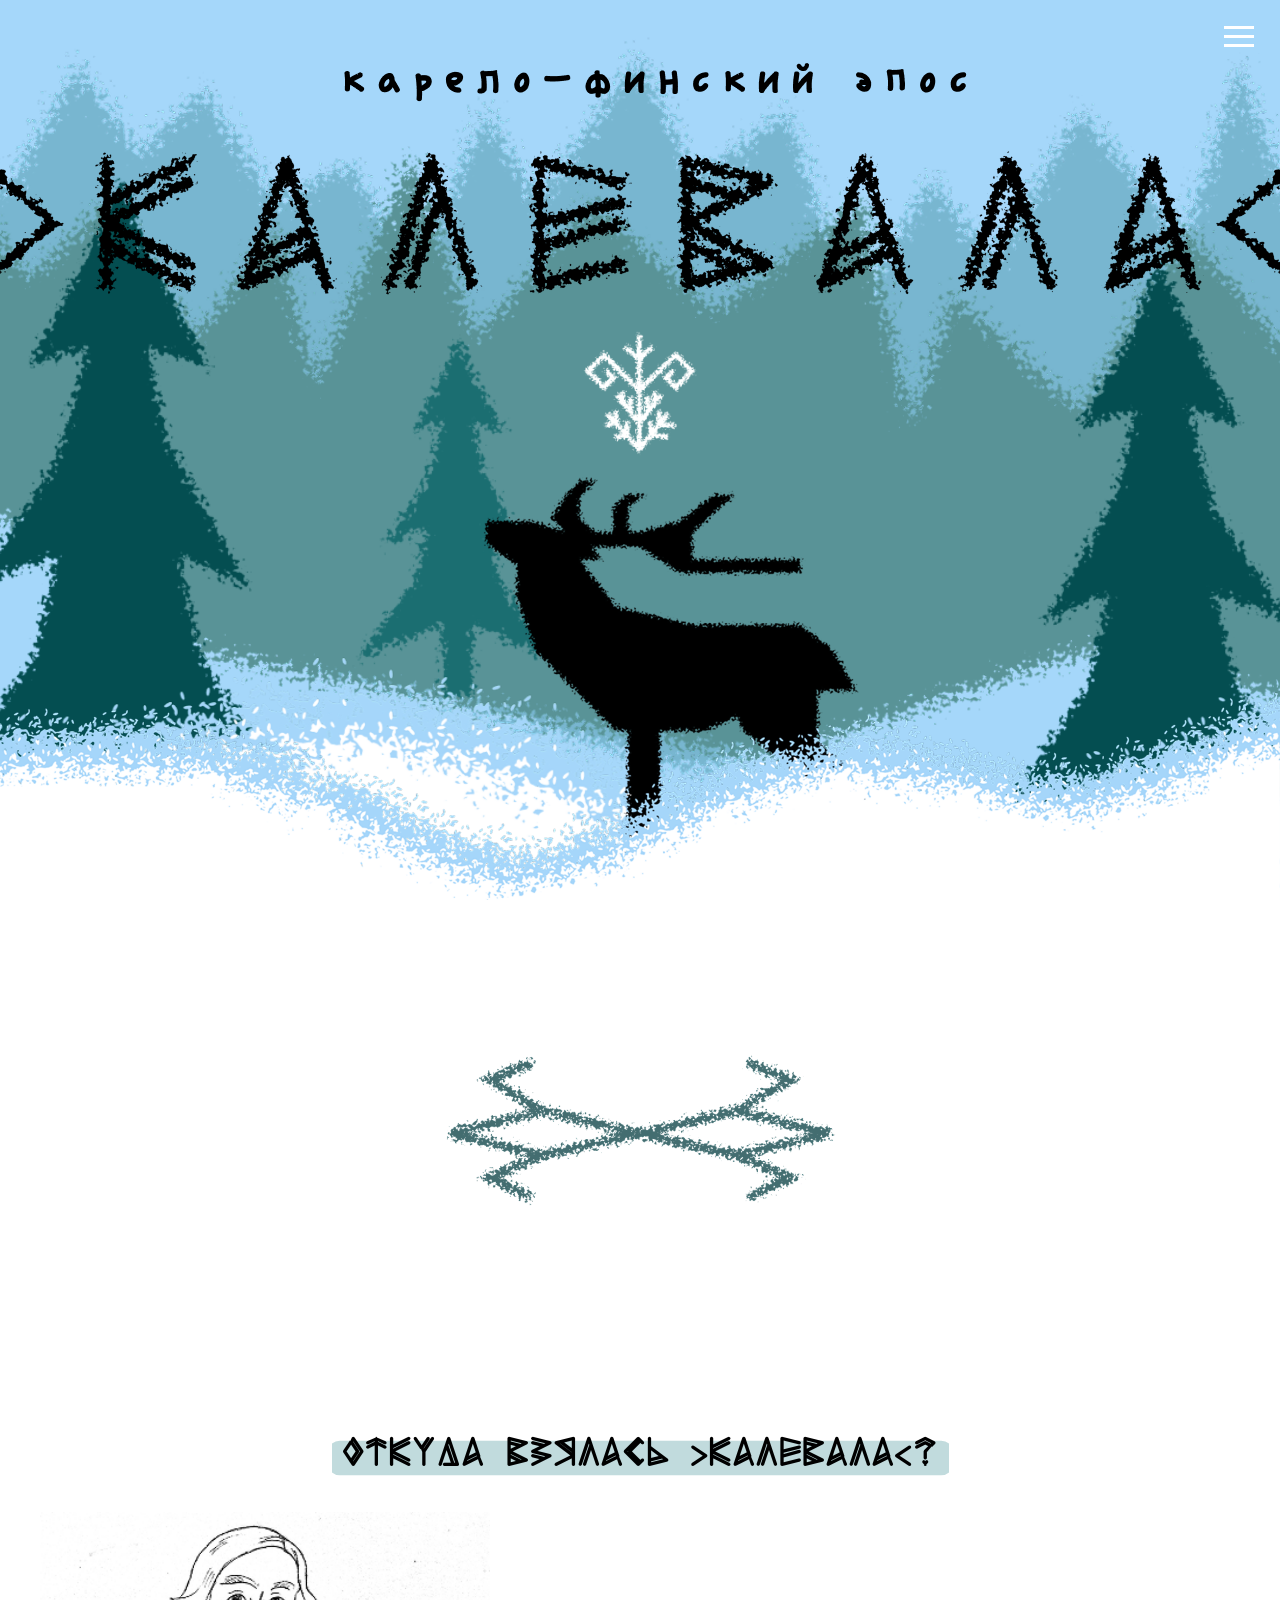
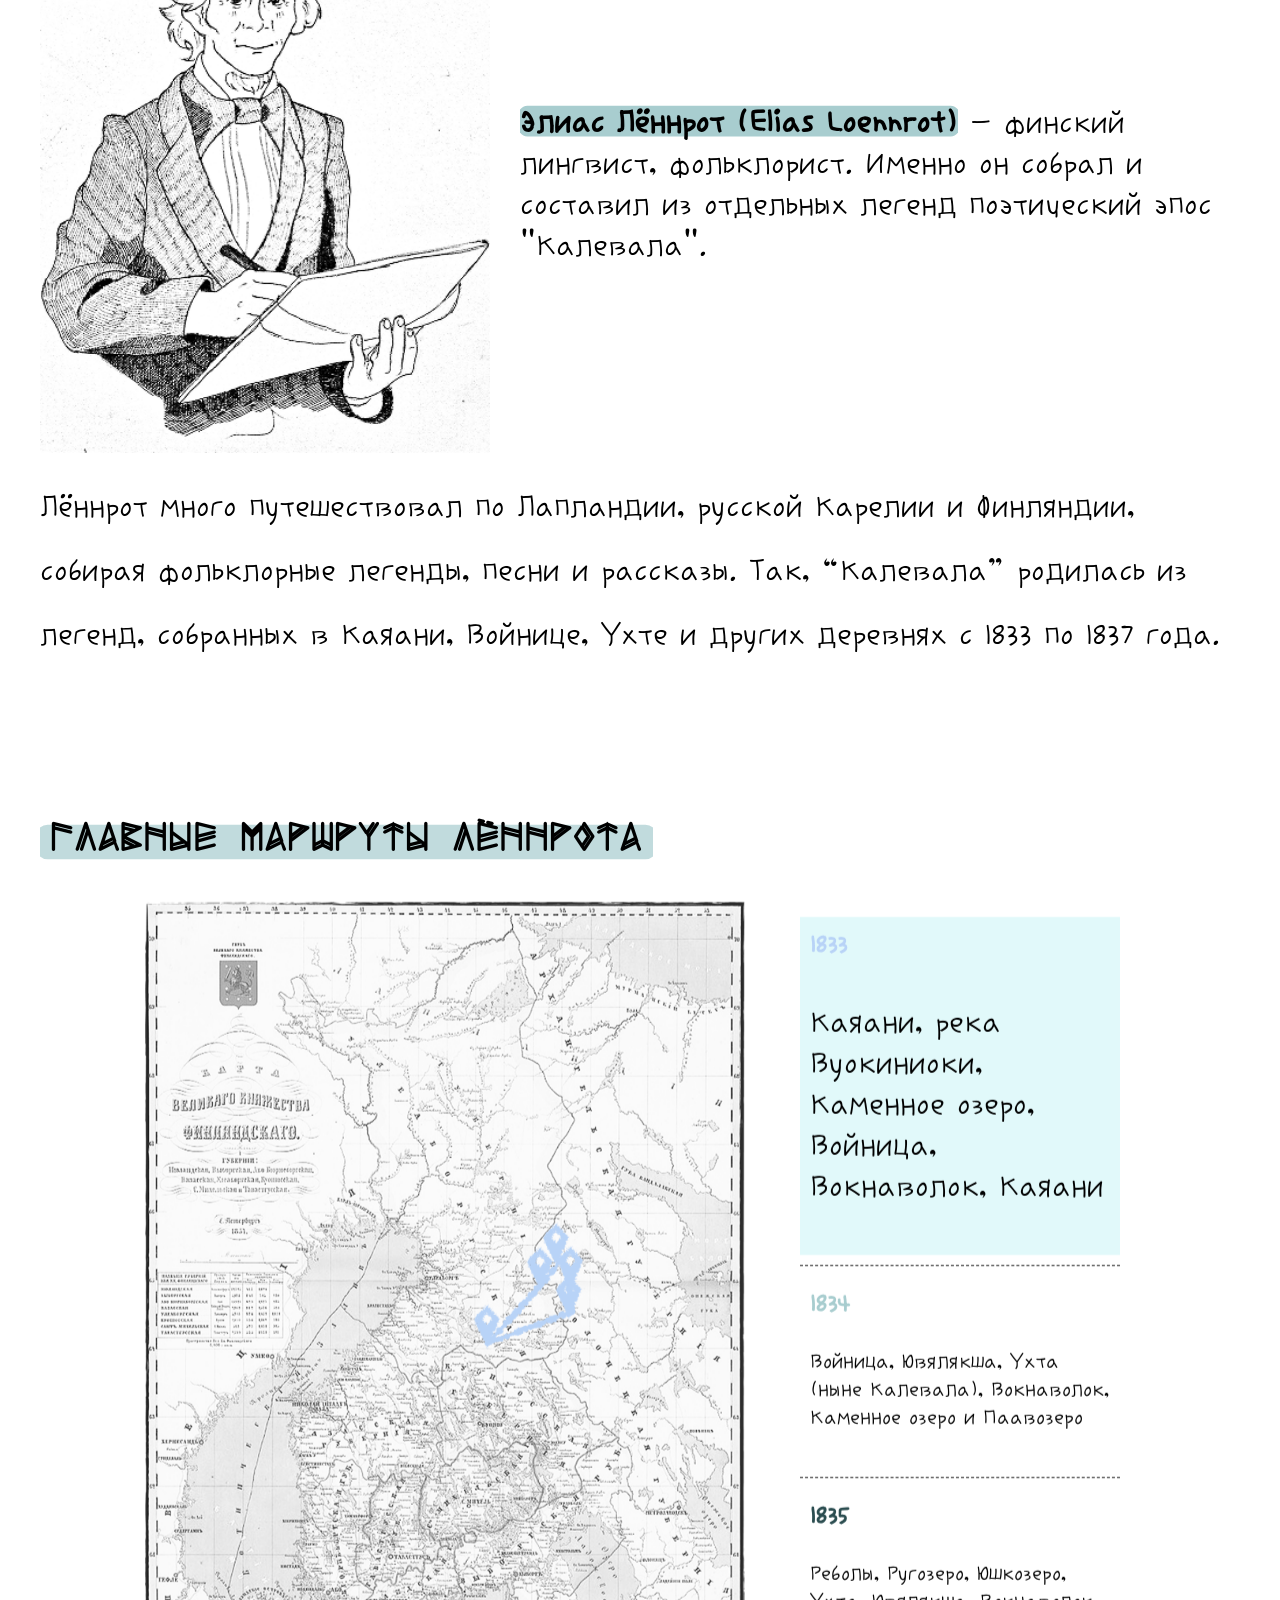
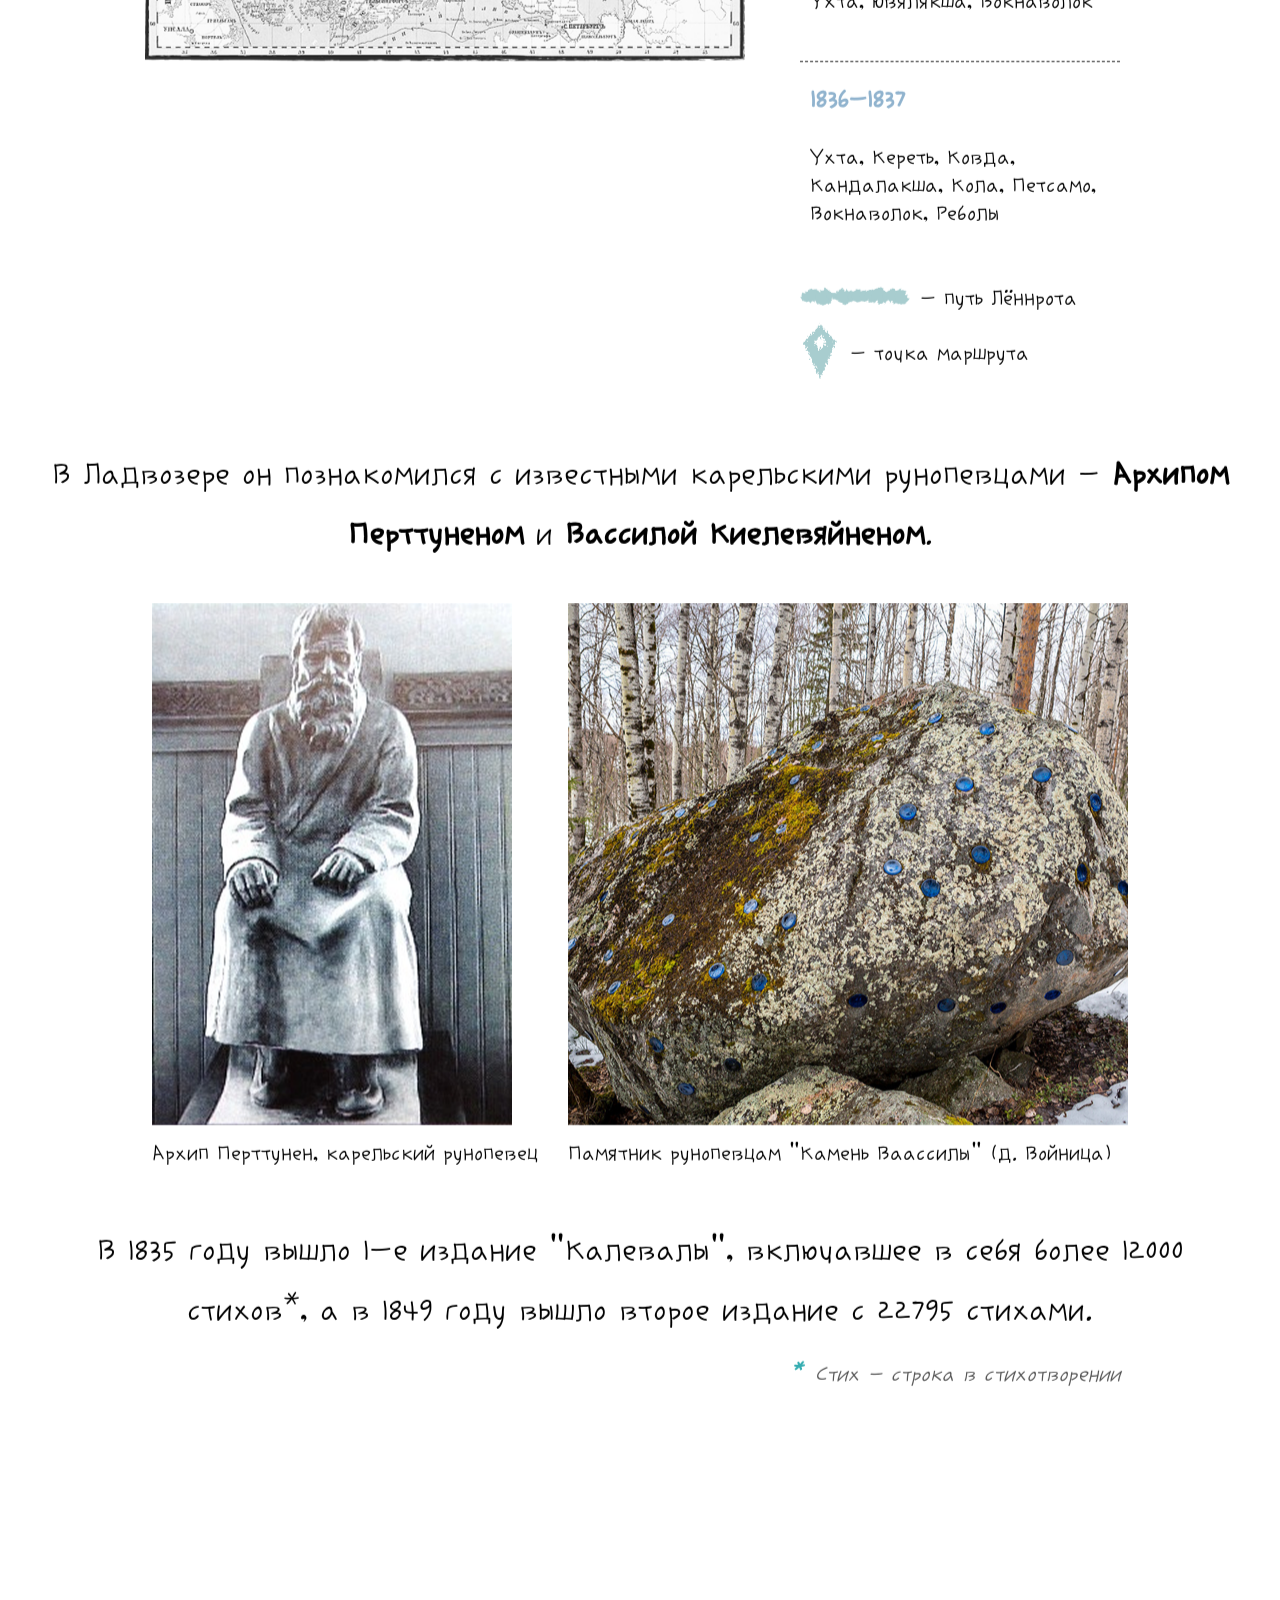
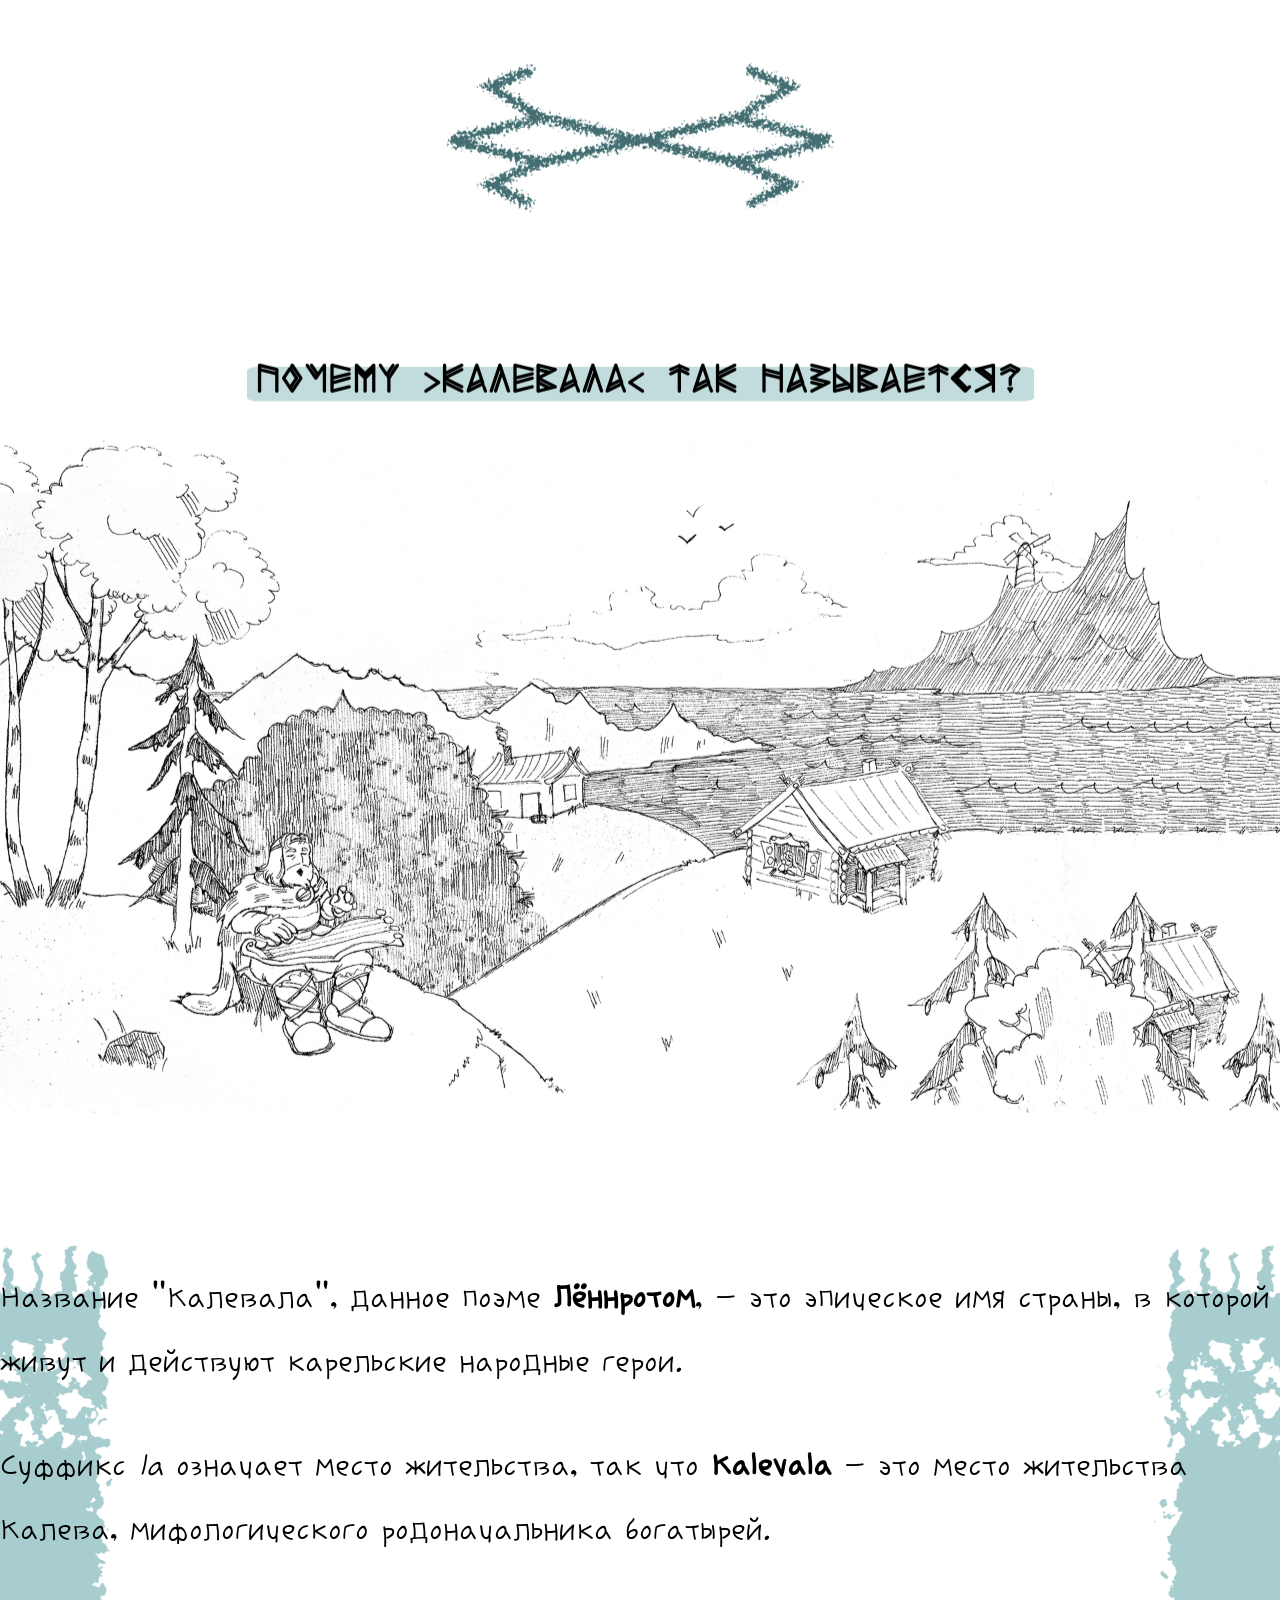
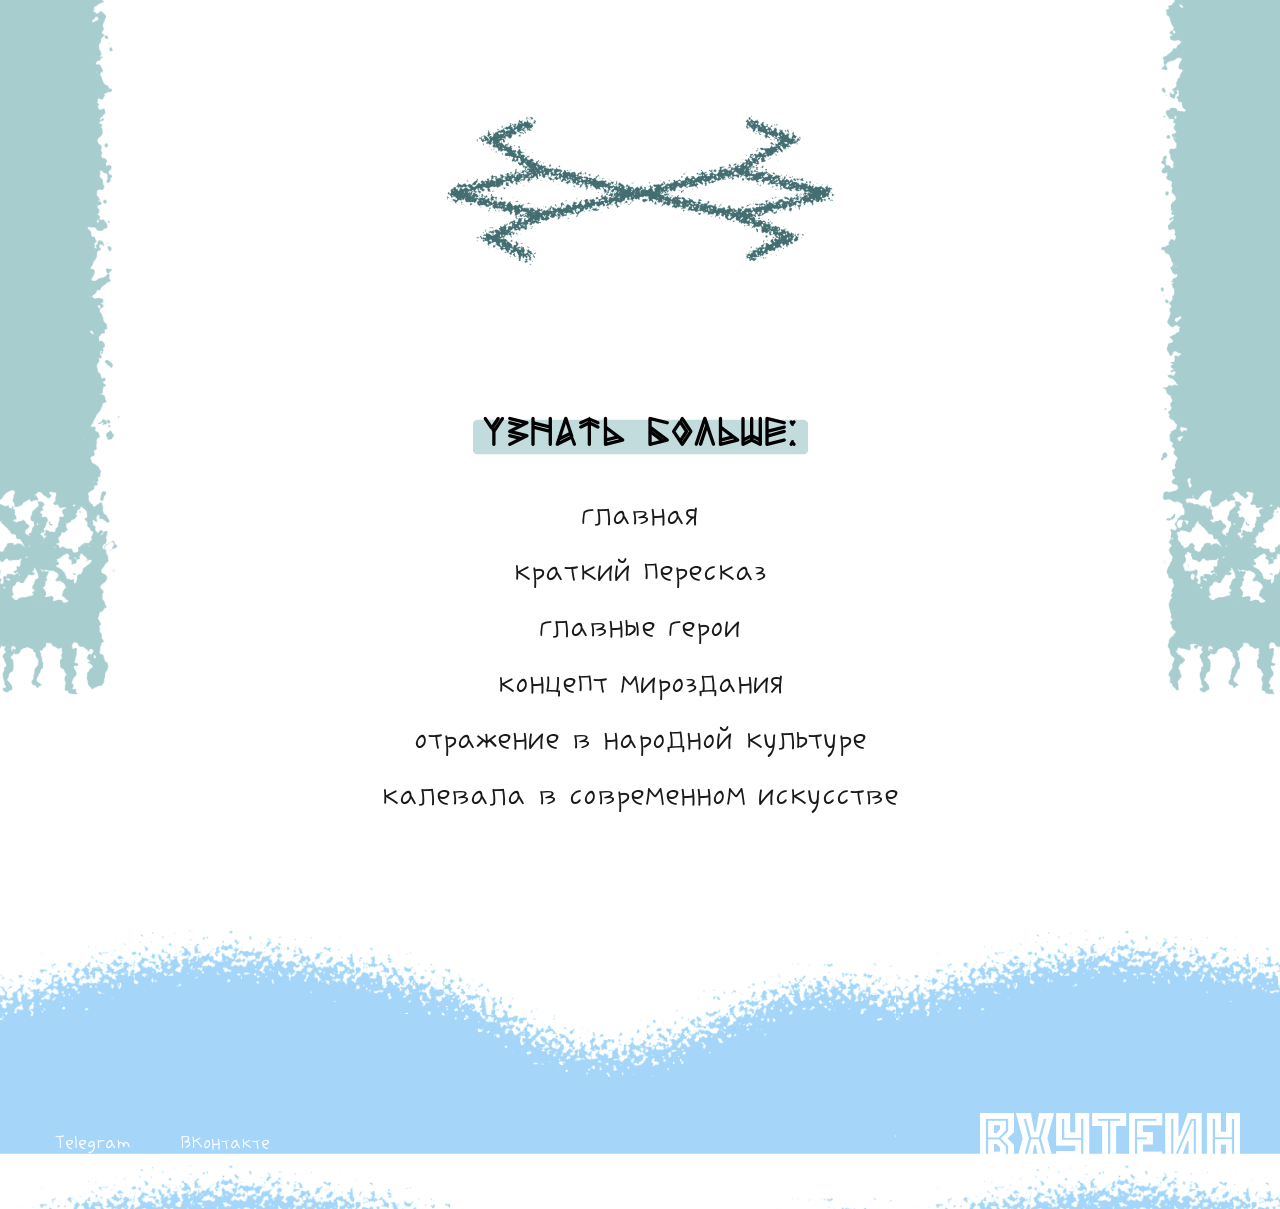
==== commit 09e00450: "Add files via upload" ====
--- a/index.html
+++ b/index.html
@@ -15,7 +15,7 @@
             <nav>
                 <a href="index.html" onclick="toggleMenu()">главная</a>
                 <a href="jajaja2.html" onclick="toggleMenu()">краткий пересказ</a>
-                <a href="#meaning" onclick="toggleMenu()">концепция мироздания</a>
+                <a href="jajaja6.html" onclick="toggleMenu()">концепция мироздания</a>
                 <a href="jajaja3.html" onclick="toggleMenu()">главные герои</a>
                 <a href="jajaja4.html" onclick="toggleMenu()">отражение в народной культуре</a>
                 <a href="jajaja5.html" onclick="toggleMenu()">Калевала в современном искусстве</a>
--- a/style.css
+++ b/style.css
@@ -1510,7 +1510,7 @@
 
 .hero-info p {
     font-family: 'UraBumBum', sans-serif;
-    font-size: 32px;
+    font-size: 2rem;
     line-height: 1.6;
 }
 
@@ -1985,4 +1985,210 @@
 }
 
 .prev { left: 20px; }
-.next { right: 20px; }+.next { right: 20px; }
+
+
+jajaja6
+
+/* Общая секция */
+.kalevala-map-section {
+    max-width: 1200px;
+    margin: 0 auto;
+    padding: 40px 20px;
+    display: flex;
+    flex-direction: column;
+    align-items: center;
+}
+
+.map-main-title {
+    font-family: 'WildRune', sans-serif;
+    font-size: 36px;
+    margin-bottom: 30px;
+    color: #000;
+}
+
+/* Обертка интерактивной карты */
+.map-interactive-container {
+    position: relative;
+    width: 100%;
+    max-width: 900px; /* Ограничиваем максимальную ширину для сохранения качества */
+    margin: 0 auto;
+}
+
+.main-map-img {
+    width: 100%;
+    height: auto;
+    display: block;
+    transition: opacity 0.3s ease-in-out; /* Плавное мигание при смене карты */
+}
+
+/* Базовая обертка для хотспота (метки) */
+.map-hotspot-wrapper {
+    position: absolute;
+    cursor: pointer;
+    z-index: 20;
+    width: 32px;  /* Ширина кликабельной зоны метки */
+    height: 42px; /* Высота кликабельной зоны метки */
+    display: flex;
+    justify-content: center;
+    align-items: center;
+}
+
+/* --- КООРДИНАТЫ МЕТОК НА КАРТЕ (в процентах для адаптивности) --- */
+.hotspot-tuonela {
+    bottom: 12%;
+    left: 48%;
+}
+
+.hotspot-pohjola {
+    
+    top: 45%;
+    right: 25%;
+}
+
+.hotspot-suomi {
+    top: 25%;
+    left: 35%;
+}
+
+.hotspot-nebo {
+    top: 10%;
+    left: 62%;
+}
+
+/* Стили самой SVG-метки */
+.marker-svg {
+    width: 100%;
+    height: 100%;
+    transition: transform 0.2s ease, filter 0.2s ease;
+}
+
+/* Эффект при наведении на метку */
+.map-hotspot-wrapper:hover .marker-svg {
+    transform: scale(1.15);
+}
+
+/* Стили PNG-плашки с названием (Tooltip) */
+.place-tooltip-png {
+    position: absolute;
+    bottom: 110%; /* Появляется строго НАД меткой */
+    left: 50%;
+    transform: translateX(-50%) translateY(10px); /* Смещение вниз для эффекта вылета */
+    width: 150px; /* Задай ширину под размеры твоих картинок-плашек */
+    height: auto;
+    opacity: 0;
+    pointer-events: none; /* Чтобы плашка не мешала кликать */
+    transition: opacity 0.3s ease, transform 0.3s ease;
+    z-index: 30;
+}
+
+/* Показываем PNG-плашку при наведении на хотспот */
+.map-hotspot-wrapper:hover .place-tooltip-png {
+    opacity: 1;
+    transform: translateX(-50%) translateY(0);
+}
+
+/* Добавь эти стили к уже существующему CSS карты из предыдущего ответа */
+
+/* Координаты для новой метки Сампо */
+.hotspot-sampo {
+   top: 32%;
+    right: 32%; 
+}
+
+/* Стили слайдера под картой */
+.map-slider-wrapper {
+    display: flex;
+    align-items: center;
+    width: 100%;
+    gap: 20px;
+    margin-top: 20px;
+}
+
+.map-slider-viewport {
+    flex-grow: 1;
+    overflow: hidden;
+    
+    background-color: #fff;
+}
+
+.map-slider-track {
+    display: flex;
+    transition: transform 0.5s ease-in-out; /* Плавный сдвиг карточек */
+}
+
+.map-slide-card {
+    min-width: 100%;
+    box-sizing: border-box;
+    padding: 40px;
+    display: flex;
+    gap: 40px;
+    align-items: center;
+}
+
+.slide-info-col { flex: 1; }
+.slide-image-col { flex: 1; display: flex; justify-content: center; }
+.slide-image-col img { max-width: 100%; height: auto; object-fit: contain; }
+
+.slide-place-title {
+    font-family: 'WildRune', sans-serif;
+    font-size: 28px;
+    margin-bottom: 25px;
+    position: relative;
+    display: inline-block;
+    z-index: 1;
+}
+
+.slide-place-title::after {
+    content: '';
+    position: absolute;
+    left: -10px;
+    bottom: -2px;
+    width: 115%;
+    height: 80%;
+   
+    z-index: -1;
+    filter: blur(4px);
+    border-radius: 4px;
+}
+
+.slide-desc-paragraph { font-size: 2rem; line-height: 1.6; margin-bottom: 15px; color: #000; }
+.map-arrow { background: none; border: none; width: 30px; height: 50px; cursor: pointer; position: relative; }
+.map-arrow::before { content: ''; position: absolute; top: 50%; width: 20px; height: 20px; border-top: 3px solid #a8cdcf; border-left: 3px solid #a8cdcf; }
+.prev-arrow::before { left: 5px; transform: translateY(-50%) rotate(-45deg); }
+.next-arrow::before { right: 5px; transform: translateY(-50%) rotate(135deg); }
+
+/* --- СТИЛИ ДЛЯ ПЛАВНОГО ПОЯВЛЕНИЯ ПРИ СКРОЛЛЕ (REVEAL) --- */
+
+/* Исходное состояние: элементы скрыты и немного смещены вниз */
+.reveal {
+    opacity: 0;
+    transform: translateY(40px); /* Мягкое смещение на 40 пикселей вниз */
+    transition: opacity 0.8s cubic-bezier(0.25, 1, 0.5, 1), 
+                transform 0.8s cubic-bezier(0.25, 1, 0.5, 1);
+    will-change: opacity, transform; /* Оптимизация для плавной работы браузера */
+}
+
+/* Состояние, когда JS зафиксировал скролл и добавил класс active */
+.reveal.active {
+    opacity: 1;
+    transform: translateY(0); /* Элемент встает на свое законное место */
+}
+
+/* ЭФФЕКТ КАСКАДА: Задаем небольшие задержки, чтобы объекты появлялись по очереди */
+
+/* Карта появится на 150 миллисекунд позже заголовка */
+.map-interactive-container.reveal {
+    transition-delay: 0.15s;
+}
+
+/* Текст под картой появится еще чуть позже */
+.map-caption-text.reveal {
+    transition-delay: 0.3s; 
+    font-size: 2rem;
+}
+
+/* Нижний слайдер с карточками покажется самым последним */
+.map-slider-wrapper.reveal {
+    transition-delay: 0.45s;
+}
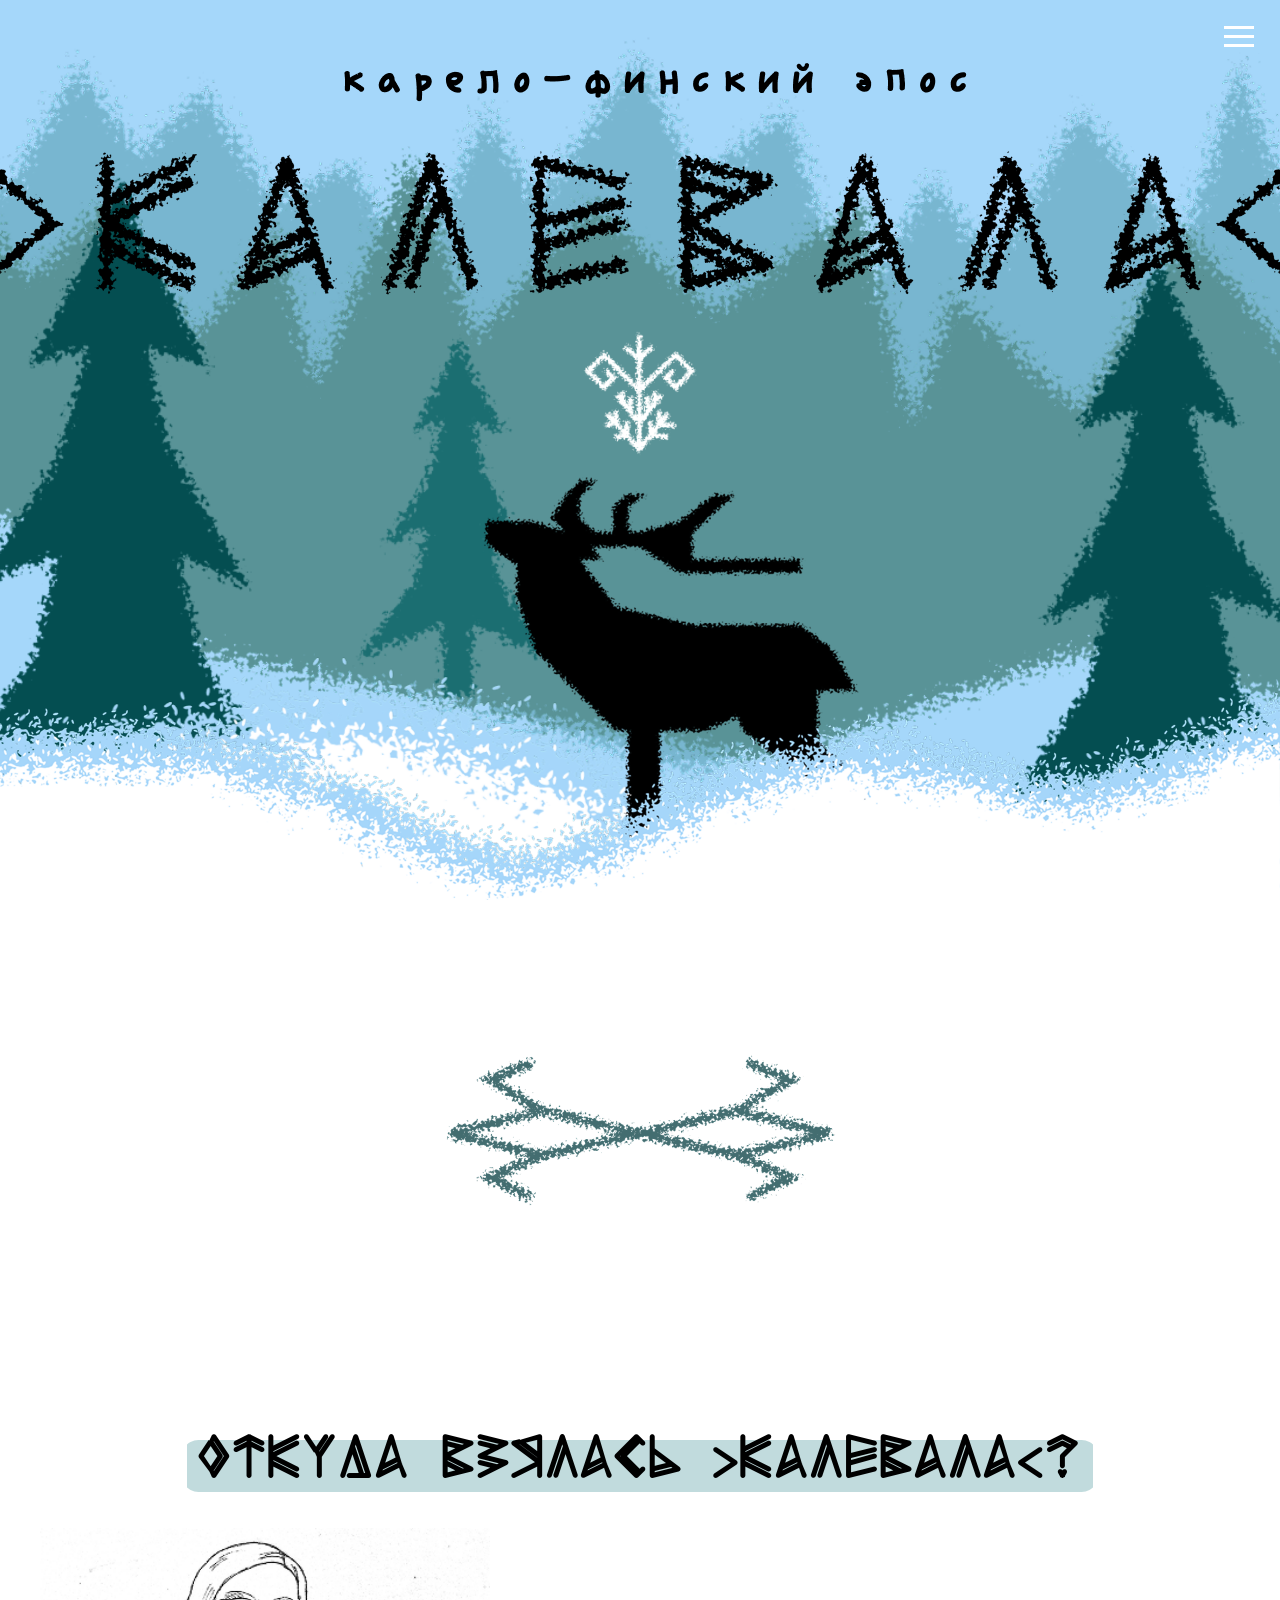
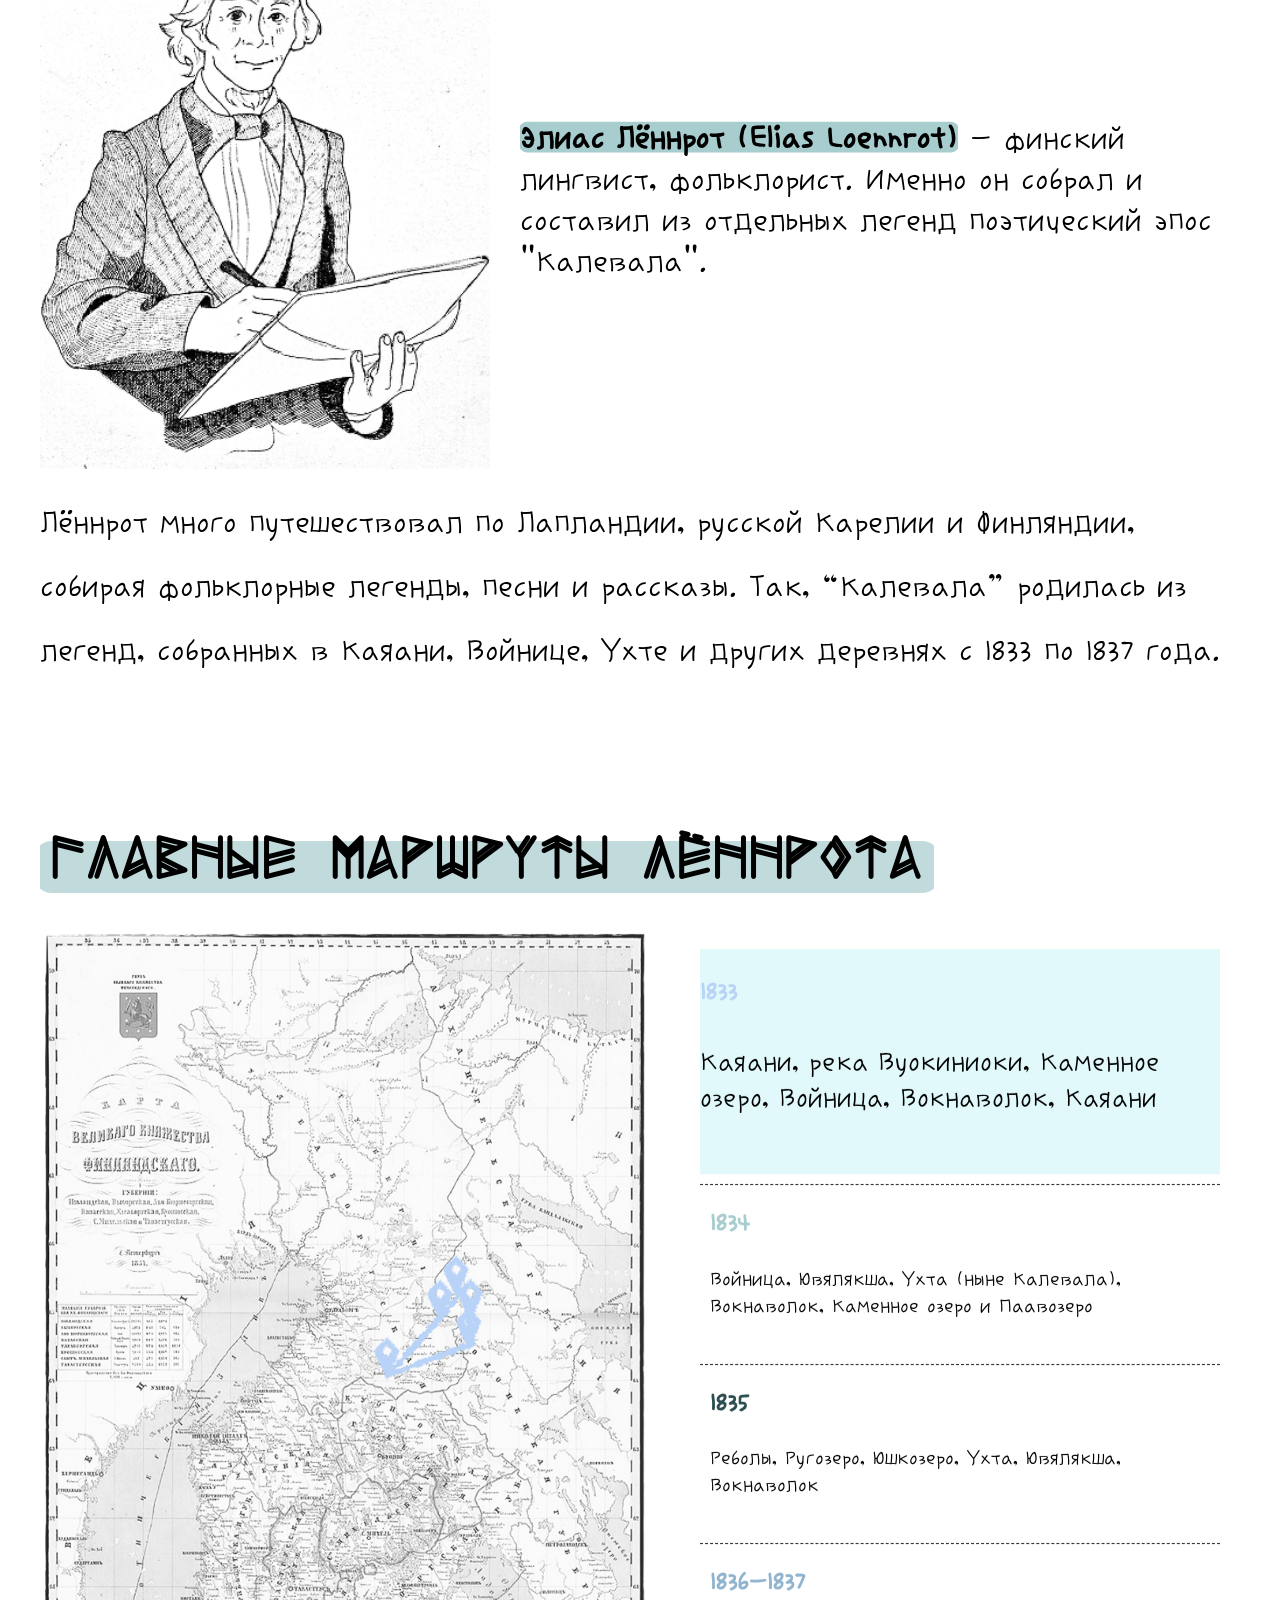
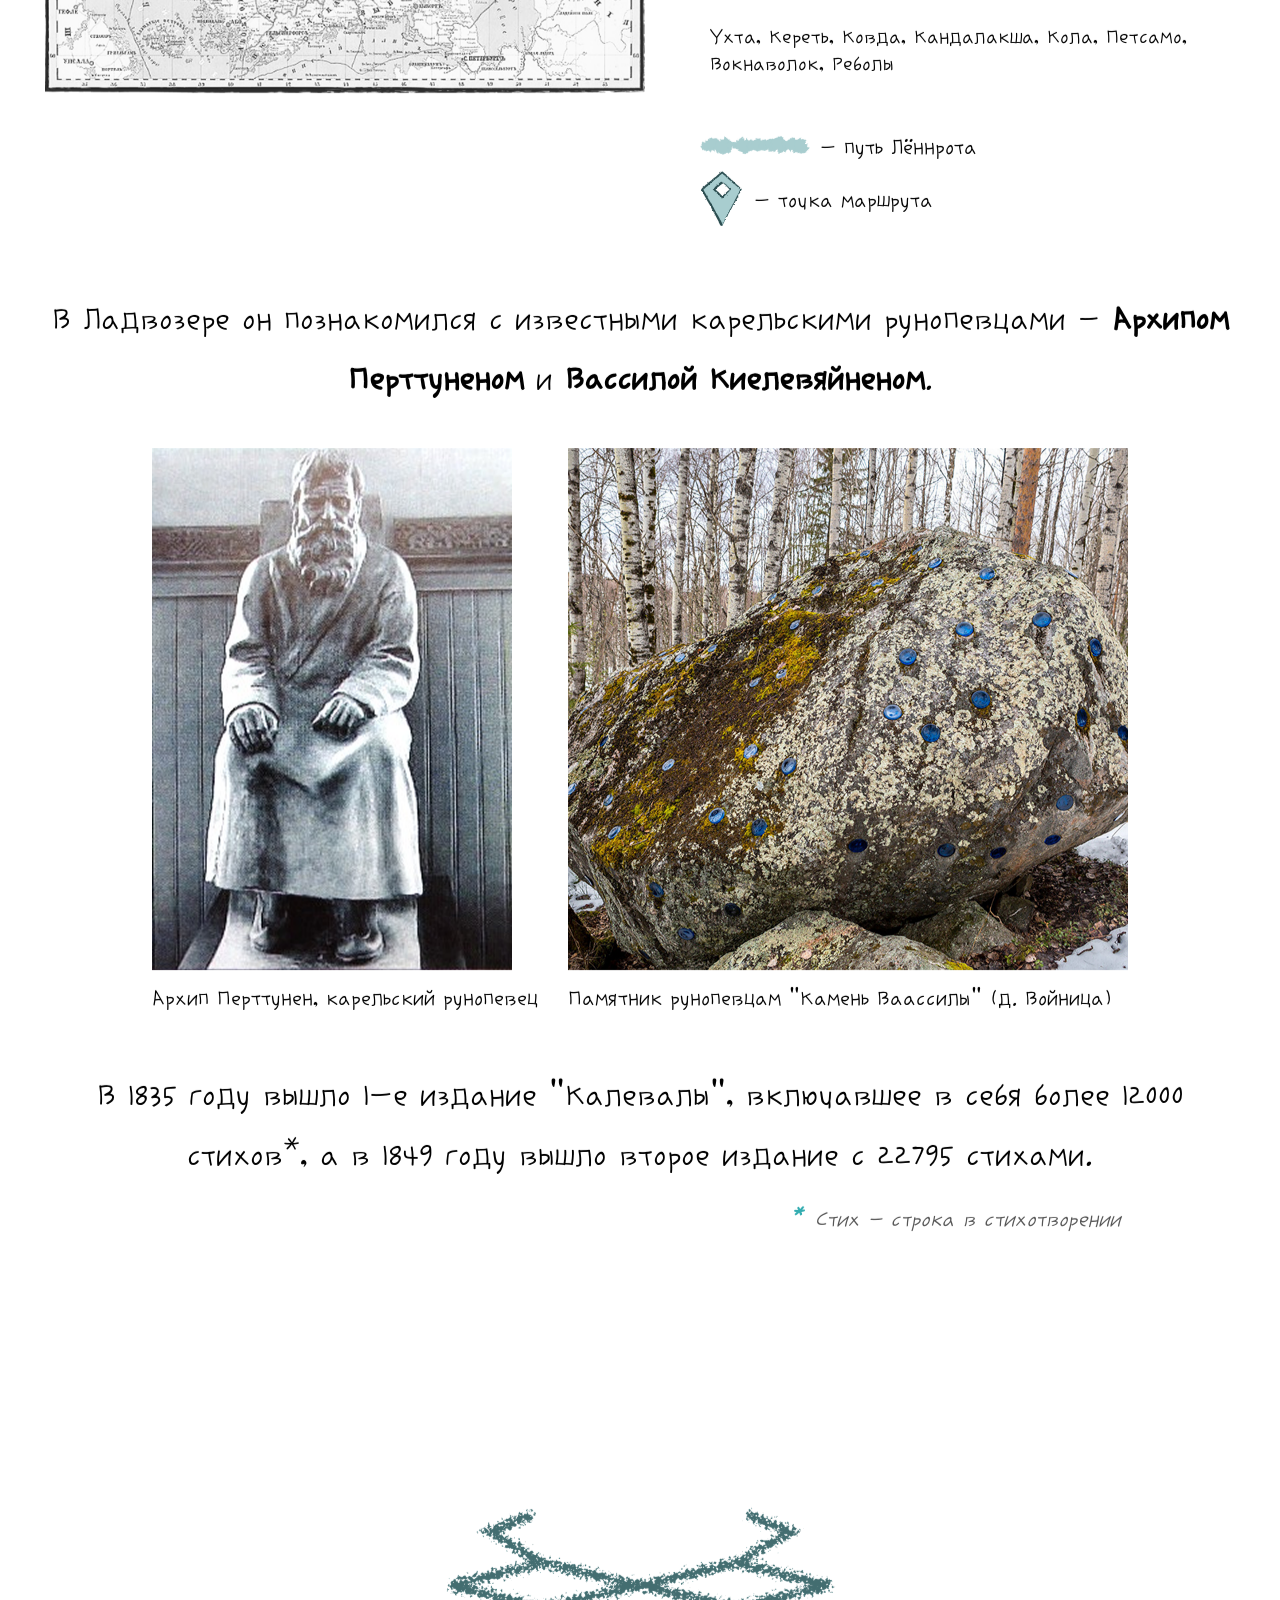
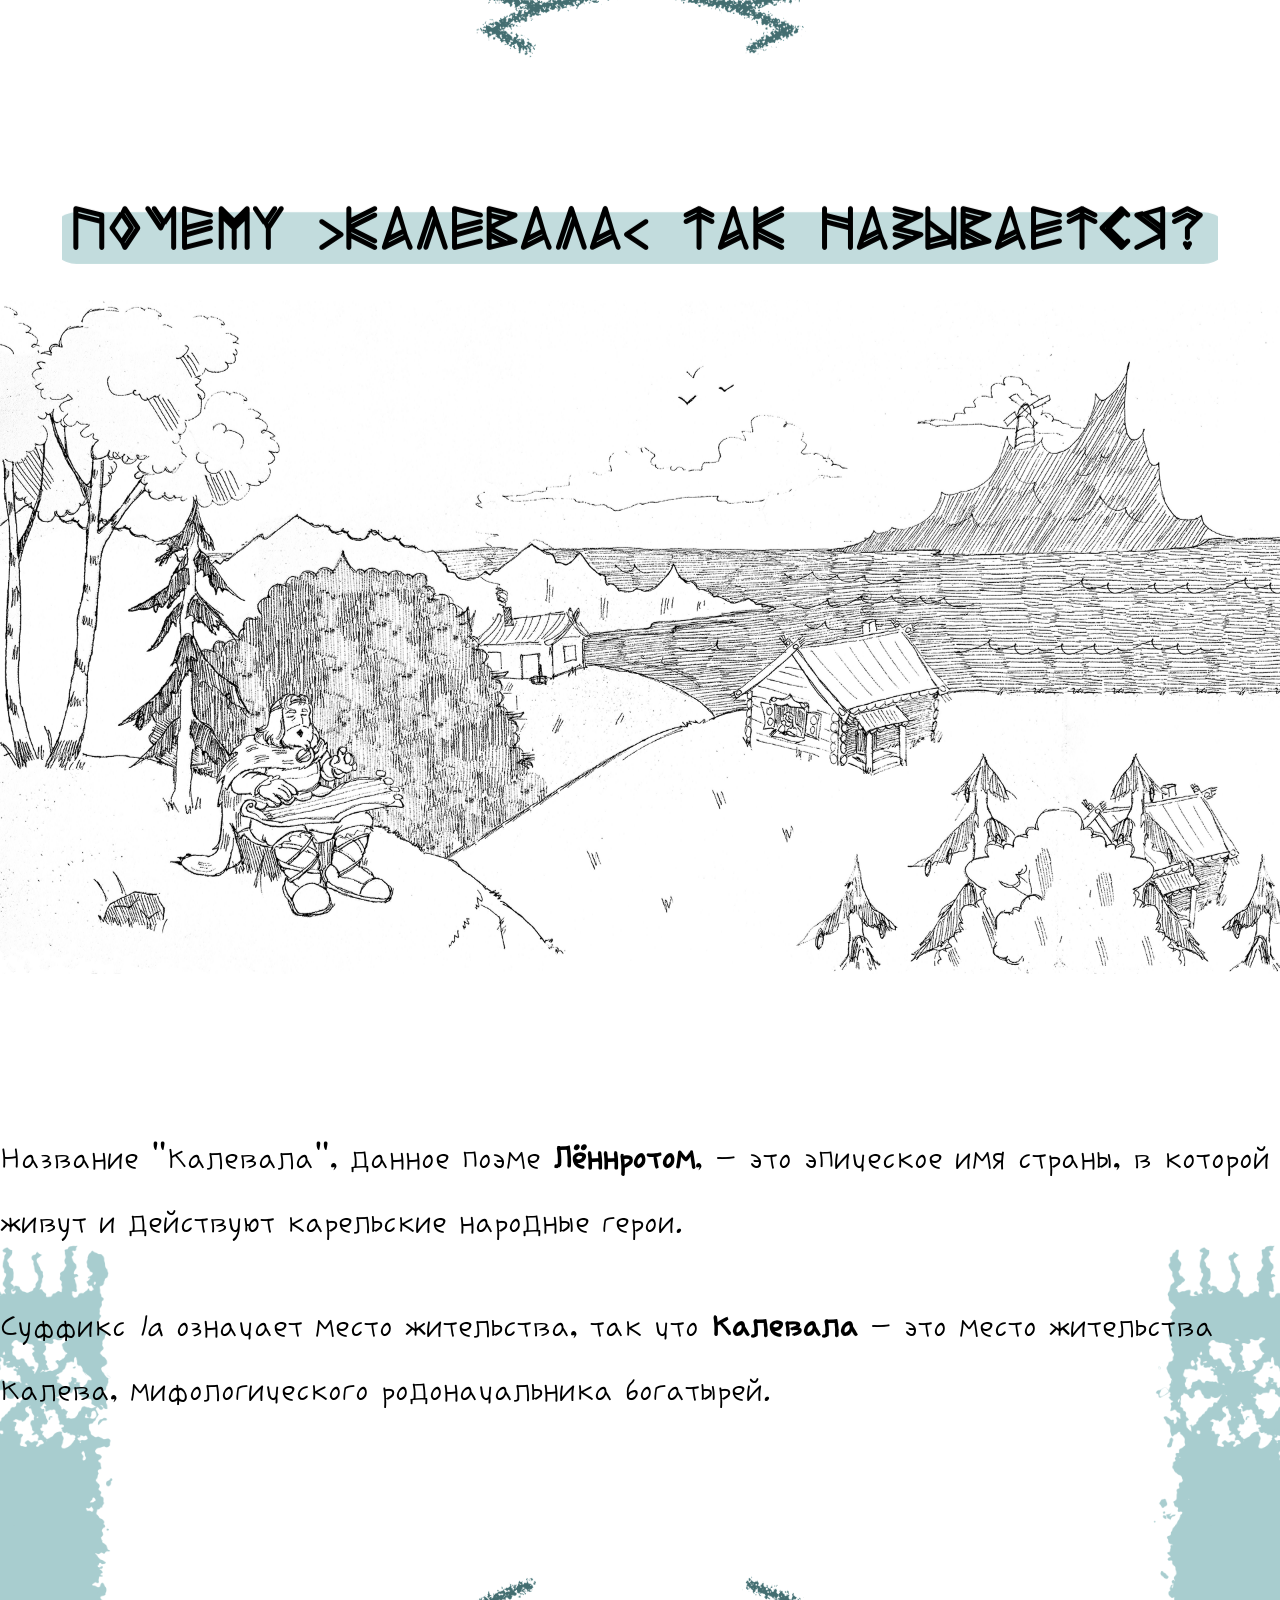
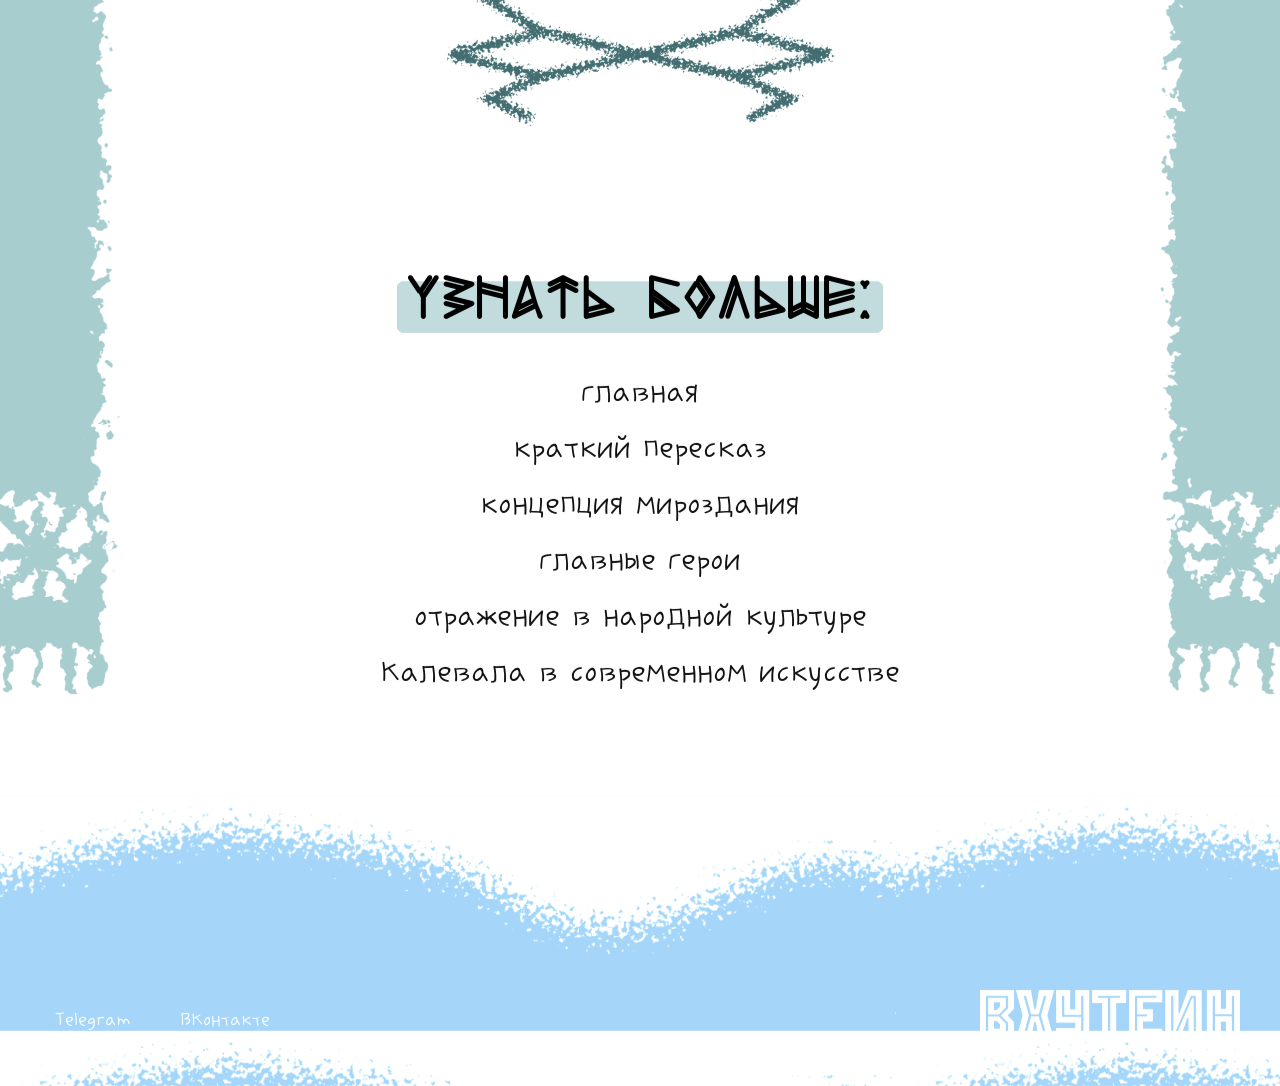
==== commit 41b2449f: "Add files via upload" ====
--- a/index.html
+++ b/index.html
@@ -14,11 +14,11 @@
             <h2 class="menu-title">МЕНЮ</h2>
             <nav>
                 <a href="index.html" onclick="toggleMenu()">главная</a>
-                <a href="jajaja2.html" onclick="toggleMenu()">краткий пересказ</a>
-                <a href="jajaja6.html" onclick="toggleMenu()">концепция мироздания</a>
-                <a href="jajaja3.html" onclick="toggleMenu()">главные герои</a>
-                <a href="jajaja4.html" onclick="toggleMenu()">отражение в народной культуре</a>
-                <a href="jajaja5.html" onclick="toggleMenu()">Калевала в современном искусстве</a>
+                <a href="pereskaz.html" onclick="toggleMenu()">краткий пересказ</a>
+                <a href="mir.html" onclick="toggleMenu()">концепция мироздания</a>
+                <a href="personazhi.html" onclick="toggleMenu()">главные герои</a>
+                <a href="narod.html" onclick="toggleMenu()">отражение в народной культуре</a>
+                <a href="iskusstvo.html" onclick="toggleMenu()">Калевала в современном искусстве</a>
             </nav>
         </div>
     </div>
@@ -192,7 +192,7 @@
 
     <div class="map-hotspot hotspot-vaina" onclick="toggleKalevalaBubble('vaina')"></div>
     <div class="map-hotspot hotspot-izba" onclick="toggleKalevalaBubble('izba')"></div>
-    <div class="map-hotspot hotspot-sampo" onclick="toggleKalevalaBubble('sampo')"></div>
+    <div class="map-hotspot hotspot-sampo1" onclick="toggleKalevalaBubble('sampo')"></div>
 
     <div class="speech-bubble bubble-vaina-1" id="bubble-vaina-1">
         <img src="картинки/баббл_вяйня_1.png" alt="Мне пришло одно желанье...">
@@ -214,7 +214,7 @@
 
                 <div class="meaning-description">
                     <p>Название "Калевала", данное поэме <strong>Лённротом</strong>, — это эпическое имя страны, в которой живут и действуют карельские народные герои.</p>
-                    <p>Суффикс <em>la</em> означает место жительства, так что <strong>Kalevala</strong> — это место жительства Калева, мифологического родоначальника богатырей.</p>
+                    <p>Суффикс <em>la</em> означает место жительства, так что <strong>Калевала</strong> — это место жительства Калева, мифологического родоначальника богатырей.</p>
                 </div>
             </section>
 
@@ -234,12 +234,12 @@
 
                 <nav class="footer-links">
                     <ul>
-                        <li><a href="index.html">главная</a></li>
-                        <li><a href="jajaja2.html">краткий пересказ</a></li>
-                        <li><a href="jajaja3.html">главные герои</a></li>
-                        <li><a href="cosmology.html">концепт мироздания</a></li>
-                        <li><a href="jajaja4.html">отражение в народной культуре</a></li>
-                        <li><a href="jajaja5.html">калевала в современном искусстве</a></li>
+                        <li><a href="index.html" onclick="toggleMenu()">главная</a></li>
+                        <li><a href="pereskaz.html" onclick="toggleMenu()">краткий пересказ</a></li>
+                        <li><a href="mir.html" onclick="toggleMenu()">концепция мироздания</a></li>
+                        <li><a href="personazhi.html" onclick="toggleMenu()">главные герои</a></li>
+                        <li><a href="narod.html" onclick="toggleMenu()">отражение в народной культуре</a></li>
+                        <li><a href="iskusstvo.html" onclick="toggleMenu()">Калевала в современном искусстве</a></li>
                     </ul>
                 </nav>
             </section>
--- a/style.css
+++ b/style.css
@@ -109,17 +109,17 @@
 }
 
 .hotspot-izba {
-    bottom: 22%;
+    bottom: 32%;
     left: 56%;
     width: 15%;
     height: 25%;
 }
 
-.hotspot-sampo {
-    top: 15%;
-    right: 5%;
-    width: 18%;
-    height: 35%;
+.hotspot-sampo1 {
+    top: 12%;
+    left: 75%;
+    width: 15%;
+    height: 25%;
 }
 
 /* Общие стили для бабблов */
@@ -236,7 +236,7 @@
     font-family: 'WildRune';
     
    
-    color: #1a1a1a;
+    color: #111;
 }
 
 /* --- СТИЛИ ДЛЯ КОНТЕНТА БАННЕРА (Заголовок и Логотип) --- */
@@ -260,7 +260,22 @@
 
 
 
-
+.choblya7, .choblya8 {
+      position: absolute;   /* Фиксируем их на экране */
+   
+    z-index: -1;       /* Уводим под основной контент */
+    pointer-events: none; /* Пропускают клики сквозь себя */
+    width: 150px;      /* Настрой ширину под себя */
+    
+}
+
+.choblya7 {
+     left: -50px;
+}
+
+.choblya8 {
+right: -50px;
+}
 
 /* Общие стили для обеих картинок */
 .choblya1, .choblya2 {
@@ -277,7 +292,7 @@
 }
 
 .choblya2 {
-    right: -50px;      /* Немного торчит справа */
+     right: -50px;     /* Немного торчит справа */
 }
 
 
@@ -292,7 +307,7 @@
 /* Стили заголовка с маркером */
 .meaning-title {
     font-family: 'WildRune', sans-serif;
-    font-size: 2rem;
+    font-size: 3rem;
     margin: 40px 0;
     letter-spacing: 1px;
     justify-self: center;
@@ -420,7 +435,7 @@
 
 .footer-links a {
     text-decoration: none;
-    color: #1a1a1a;
+    color: #111;
     font-family: 'UraBumBum', serif;
     font-size: 40px;
     /* Убираем лишний дефис и меняем ms на s (или пишем 300ms) */
@@ -661,22 +676,22 @@
 
 /* Легенда */
 .map-legend {
-    width: 320px;
-    background-image src: 'картинки/легенда рамка.png';
+    width: 590px;
+    
     padding: 20px;
 }
 
 .date-item, .date-item1, .date-item2, .date-item3 {
     cursor: pointer;
     padding: 10px;
-    transition: 0.5s;
-    font-size: 27px;
+    transition: all 0.35s ease-in-out;
+    font-size: 1.6rem;
 }
 
 .date-item h3, .date-item1 h3, .date-item2 h3, .date-item3 h3 {
     margin: 0;
     font-family: 'UraBumBum', serif;
-    font-size: 32px;
+    font-size: 2rem;
     
 }
 
@@ -700,7 +715,8 @@
 
 .date-item.active, .date-item1.active, .date-item2.active, .date-item3.active {
     background: rgba(105, 225, 231, 0.2);
-    font-size: 40px;
+    font-size: 2.2rem;
+    padding: 25px 0;   /* Если увеличиваешь отступы */
 }
 
 .date-item:hover, .date-item1:hover, .date-item2:hover, .date-item3:hover  {
@@ -775,7 +791,7 @@
 .main-title {
     font-family: 'WildRune', serif;
     font-size: 3rem;
-    color: #1a1a1a;
+    color: #111;
     text-align: center;
     margin-bottom: 10px;
     margin-top: 0;
@@ -810,9 +826,14 @@
 }
 
 .legend-box {
-    
-    padding: 20px;
-    width: 300px; /* Фиксированная ширина как на макете */
+    height: 550px; /* Поставь тут ту же высоту в px, что и у твоей карты */
+    display: flex;
+    flex-direction: column;
+    justify-content: space-between; /* Распределит блоки равномерно */
+    
+    /* Если вдруг контент превысит высоту, страница не поедет, 
+       а внутри блока появится аккуратный скролл */
+    overflow-y: auto;
 }
 
 .legend-item {
@@ -896,7 +917,7 @@
 }
 
 .bio-img, .stone-img {
-    border: 1px solid #1a1a1a;
+    border: 1px solid #000000;
     max-height: 300px;
     width: auto;
 }
@@ -953,7 +974,7 @@
 
 .bio-title {
     font-family: 'WildRune', serif;
-    color: #333;
+    color: #000000;
     margin-bottom: 30px;
 }
 
@@ -1052,7 +1073,7 @@
 .hero-title {
     margin-top: -90px;
     z-index: 10;
-    color: #1a1a1a;
+    color: #111;
     margin-bottom: 0;
 }
 
@@ -1120,7 +1141,7 @@
     font-size: 40px;
     text-decoration: none;
     
-    color: #333;
+    color: #111;
     margin: 15px 0;
     transition: 0.3s;
 }
@@ -1179,10 +1200,7 @@
 /* Контейнер всей страницы */
 
 /* 3. ШАПКА И МЕНЮ */
-header {
-    position: relative;
-    width: 100%;
-}
+
 
 .chtoeto {
     width: 100%;
@@ -1200,10 +1218,7 @@
 }
 
 
-.rune-header {
-    text-align: center;
-    margin-bottom: 40px;
-}
+
 
 .rune-title {
     display: inline-flex;
@@ -1213,108 +1228,365 @@
 }
 
 .rune-title h1 {
+    font-size: 2rem;
+    letter-spacing: 5px;
+    margin: 0;
+    border-bottom: 2px solid var(--accent-blue);
+    font-family: 'WildRune';
+}
+
+/* Базовые переменные (если у тебя они объявлены в :root, этот блок можно пропустить) */
+.rune-title-container {
+    display: inline-flex;
+    align-items: center;
+    gap: 20px;
+}
+
+.rune-dropdown-trigger {
+    display: flex;
+    align-items: center;
+    gap: 10px;
+    cursor: pointer;
+    transition: opacity 0.2s;
+}
+
+.rune-dropdown-trigger:hover {
+    opacity: 0.8;
+}
+
+.dropdown-chevron {
+    font-size: 14px;
+    color: var(--accent-blue);
+    transition: transform 0.3s;
+}
+
+/* 1. РОДИТЕЛЬСКИЙ КОНТЕЙНЕР (Обязательно добавляем точку отсчета) */
+.rune-header {
+    position: relative; /* Чтобы выпадающее меню отталкивалось именно от шапки, а не от верха сайта */
+    text-align: center;
+    margin-bottom: 40px;
+    z-index: 999;    
+    font-size: 1.8rem;   /* Приподнимаем всю шапку над контентом страницы */
+}
+
+/* 2. ИСПРАВЛЕННЫЙ БЛОК НАВИГАЦИИ */
+.navigationnn-overlay {
+    opacity: 0;
+    visibility: hidden;
+    
+    position: absolute;
+    top: 100%;         /* Встанет ровно под заголовком */
+    left: 50%;
+    transform: translateX(-50%) translateY(-10px);
+    
+    /* --- КРИТИЧЕСКИЕ ИСПРАВЛЕНИЯ ТУТ --- */
+    background-color: #ffffff !important; /* !!! Задаем сплошной белый фон, чтобы перекрыть нижний контент */
+    z-index: 10000 !important;            /* !!! Огромный z-index, чтобы быть строго ПОВЕРХ любых картинок */
+    
+    /* Элементы декора, чтобы меню выглядело аккуратной парящей карточкой */
+                       /* Скругление углов */
+    
+    padding: 30px;
+    width: 220px;
+    text-align: left;
+    
+    /* Плавное проявление */
+    transition: opacity 0.3s ease, transform 0.3s ease, visibility 0.3s ease;
+}
+
+/* 3. СОСТОЯНИЕ КОГДА МЕНЮ ОТКРЫТО */
+.navigationnn-overlay.open {
+    opacity: 1;
+    visibility: visible;
+    transform: translateX(-50%) translateY(15px); /* Смещаем чуть вниз, делая красивый зазор */
+}
+
+/* --- Дальше идут твои стили без изменений --- */
+
+.menu-content h2 {
+    font-size: 1.8rem;
+    letter-spacing: 2px;
+    margin-bottom: 20px;
+    border-bottom: 1px solid var(--accent-blue);
+    padding-bottom: 5px;
+}
+
+.menu-content ul {
+    list-style: none;
+    padding: 0;
+    margin: 0;
+}
+
+.menu-content li {
+    margin-bottom: 12px;
+    font-size: 16px;
+}
+
+.menu-content li a {
+    text-decoration: none;
+    color: #111;
+    transition: color 0.2s;
+}
+
+.menu-content li a span {
+    color: var(--accent-blue);
+    font-weight: bold;
+}
+
+.menu-content li.active a {
+    font-weight: bold;
+    color: var(--accent-blue);
+}
+
+/* Прячем неактивные тома рун */
+.rune-volume.hidden {
+    display: none !important;
+}
+
+/* Оформление активного пункта в выпадающем меню */
+.menu-item {
+    display: flex;
+    align-items: center;
+    justify-content: center;
+    
+    /* Жестко задаем размер */
+    width: 220px;         /* Попробуй сделать чуть больше 150px, чтобы длинный текст красиво влезал */
+    min-width: 220px;     /* ЖЕСТКАЯ ДИРЕКТИВА: запрещаем делать плашку меньше этого размера */
+    
+    /* ГЛАВНОЕ ИСПРАВЛЕНИЕ: запрещаем Flexbox сжимать этот элемент */
+    flex-shrink: 0;       
+    
+    /* Внутренние отступы, чтобы плашка была крупной и объемной */
+    padding: 12px 20px;   
+    box-sizing: border-box; /* Чтобы отступы не ломали общую ширину */
+    
+    /* Чтобы текст не переносился уродливо по одной букве */
+    white-space: nowrap;  
+    
+    /* Твой дизайн (примерный) */
+    background-color: #A5D6FA; 
+    border-radius: 6px;
+    margin: 5px 0;
+}
+
+
+.kalevala-overlay-menu {
+    /* Меню должно летать ПОВЕРХ страницы, а не расталкивать картинки */
+    position: absolute;   
+    z-index: 9999;        /* Максимальный приоритет видимости */
+    
+    /* Выравниваем по центру под заголовком */
+    top: 80px;            /* Подкрути этот параметр под высоту своей шапки */
+    left: 50%;
+    transform: translateX(-50%);
+    
+    /* Оформление самого выпадающего окна */
+    background: #ffffff;
+    padding: 25px;
+    border-radius: 12px;
+    
+    
+    /* Выстраиваем элементы строго друг под другом */
+    display: flex;
+    flex-direction: column;
+    align-items: center;
+    gap: 10px;            /* Расстояние между плашками */
+
+}
+
+
+.menu-item:hover {
+    background: #DBEDFF;
+    transition: all 0.3s ease;
+}
+
+.menu-item.active {
+    font-weight: bold;
+    color: var(--accent-blue);
+    background: #DBEDFF;
+}
+
+/* Стили для позиционирования оглавления относительно шапки */
+.rune-header {
+    position: relative; /* Чтобы меню открывалось ровно под заголовком */
+}
+
+/* ==========================================================================
+   4. СТИЛИ ДЛЯ КАРТОЧЕК И ТЕКСТА (КАЛЕВАЛА)
+   ========================================================================== */
+
+.kalevala-page {
+    position: relative;
+    padding: 60px 40px;
+    max-width: 1400px;
+    margin: 0 auto; /* Идеальное центрирование всей страницы на больших мониторах */
+}
+
+
+
+.rune-title {
+    display: inline-flex;
+    align-items: center;
+    justify-content: center;
+    gap: 30px;
+    color: var(--accent-blue);
+}
+
+.rune-title h1 {
     font-size: 32px;
     letter-spacing: 5px;
     margin: 0;
     border-bottom: 2px solid var(--accent-blue);
-    font-family: 'WildRune';
-}
-
-/* Сетки для картинок и текста */
-.grid-layout {
+    font-family: 'WildRune', sans-serif;
+}
+
+.arrow-nav {
+    font-size: 32px;
+    cursor: pointer;
+    user-select: none;
+}
+
+/* --------------------------------------------------------------------------
+   ГЛАВНАЯ МАГИЯ ВЫРАВНИВАНИЯ: Новая модульная система "кадров" комикса
+   -------------------------------------------------------------------------- */
+
+/* УНИВЕРСАЛЬНЫЙ БЛОК ДЛЯ ТЕКСТА И КАРТИНЫ ПО ЦЕНТРУ (Гнездо, Яйца, Финал) */
+.comic-center-block {
+    display: flex;
+    flex-direction: column;
+    align-items: center; /* Центрирует внутренние элементы по горизонтали */
+    justify-content: center;
+    margin: 60px auto;
+    max-width: 800px; /* Ограничиваем ширину текста, чтобы он не расползался */
+    text-align: center;
+}
+
+.central-text {
+    font-size: 32px;
+    line-height: 1.5;
+    margin-bottom: 30px;
+    width: 100%;
+}
+
+/* ДВУХКОЛОНОЧНЫЙ РЯД (Текст + Картинка или мини-сетка) */
+.comic-row {
     display: grid;
-    grid-template-columns: 1fr 3fr;
-    gap: 30px;
-    margin: 40px 0;
+    grid-template-columns: 1fr 1.2fr; /* Сбалансированные пропорции колонок */
+    gap: 50px;
+    align-items: center; /* Центрирует текст и картинку по вертикали относительно друг друга */
+    margin: 80px 0;
+}
+
+/* Модификатор REVERSE — зеркально меняет колонки местами (Картинка слева, Текст справа) */
+.comic-row.reverse {
+    direction: rtl; /* Разворачивает сетку справа налево */
+}
+
+.comic-row.reverse .text-box,
+.comic-row.reverse .comic-sub-grid {
+    direction: ltr; /* Возвращает нормальное чтение текста слева направо */
+}
+
+/* Контейнеры для текста */
+.text-box {
+    font-size: 32px;
+    line-height: 1.5;
+    padding: 20px 0;
+}
+
+/* ВНУТРЕННИЕ СЕТКИ ДЛЯ ИЛЛЮСТРАЦИЙ (Комиксные панели) */
+.comic-sub-grid {
+    display: grid;
+    grid-template-columns: 1fr 1fr;
+    gap: 20px;
+    justify-items: center;
     align-items: center;
-    font-size: 32px;
-}
-
-.text-box {
-    padding: 20px;
-   font-size: 32px;
-    border-radius: 2px;
-}
-
-.central-text {
+    width: 100%;
+}
+
+/* Подпись под мелкими кадрами */
+.sub-caption {
+    grid-column: span 2; /* Растягиваем подпись на обе колонки */
+    font-size: 24px;
     text-align: center;
-    font-size: 32px;
-    max-width: 600px;
-    margin: 40px auto;
-   
-}
-
-.item img {
+    margin-top: 10px;
+    line-height: 1.4;
+}
+
+/* Вариант сетки, где картинки идут горизонтально в ряд, а не плиткой */
+.comic-sub-grid.row-layout {
+    display: flex;
+    justify-content: center;
+    gap: 20px;
+}
+
+/* --------------------------------------------------------------------------
+   УЛЬТИМАТИВНЫЙ КОНТРОЛЬ КАРТИНОК (Чтобы ничего никуда не уползало)
+   -------------------------------------------------------------------------- */
+
+.kalevala-page img {
+    display: block;
     max-width: 100%;
     height: auto;
-    display: block;
-}
-
-/* Специфические секции (Сотворение и Рождение) */
-.creation-section {
-    display: flex;
-    flex-direction: column;
-    align-items: center;
-    margin: 50px 0;
-}
-
-.floating-text {
-    align-self: flex-start;
-    font-size: 32px;
-    max-width: 300px;
-    margin-top: -40px;
-    margin-left: 10%;
-    border-left: 2px solid var(--accent-blue);
-    padding-left: 15px;
-}
-
-.birth-section {
-    display: grid;
-    grid-template-columns: 1fr 1.5fr;
-    gap: 20px;
-    margin-top: 50px;
-}
-
-.character-img {
-    grid-column: 2;
-    justify-self: end;
-}
-
-/* 5. ГЛАВНАЯ МАГИЯ: АНИМАЦИЯ ПРИ СКРОЛЛЕ */
-
-/* Состояние ДО (убедись, что нет конфликтов) */
+    object-fit: contain;
+    margin: 0 auto; /* Страховочное центрирование внутри любых контейнеров */
+}
+
+/* Специфические размеры для разных типов иллюстраций */
+.comic-img {
+    max-width: 500px; /* Ограничение для средних картинок (например, яйца) */
+}
+
+.comic-img-large {
+    max-width: 850px; /* Для больших эпических иллюстраций */
+}
+
+.ornament {
+    max-width: 200px;
+    margin: 80px auto 20px auto !important;
+}
+
+/* ==========================================================================
+   5. ГЛАВНАЯ МАГИЯ: АНИМАЦИЯ ПРИ СКРОЛЛЕ
+   ========================================================================== */
+
 .reveal {
     opacity: 0 !important;
-    transform: translateY(50px) !important;
-    transition: all 0.8s ease-out !important;
-    visibility: visible !important; /* На всякий случай */
-}
-
-/* Состояние ПОСЛЕ */
+    transform: translateY(40px) !important;
+    transition: all 0.9s cubic-bezier(0.25, 1, 0.5, 1) !important;
+    visibility: visible !important;
+}
+
 .reveal.active {
     opacity: 1 !important;
     transform: translateY(0) !important;
 }
-/* Задержки, чтобы элементы в сетке вылетали по очереди */
-.grid-layout .item:nth-child(even) {
-    transition-delay: 0.2s;
-}
-
-/* Адаптив для телефонов */
-@media (max-width: 768px) {
-    .grid-layout, .birth-section {
-        grid-template-columns: 1fr;
+
+/* ==========================================================================
+   АДАПТИВ ДЛЯ МОБИЛЬНЫХ УСТРОЙСТВ
+   ========================================================================== */
+@media (max-width: 992px) {
+    .comic-row, 
+    .comic-row.reverse {
+        grid-template-columns: 1fr; /* На планшетах и телефонах всё выстраивается в один аккуратный столбец */
+        gap: 30px;
+        margin: 50px 0;
+        direction: ltr !important; /* Отключаем реверс на мобилках */
     }
-    .summary-container {
-        padding: 20px;
+    
+    .comic-sub-grid.row-layout {
+        flex-direction: column;
     }
-    .floating-text {
-        margin-left: 0;
-        margin-top: 20px;
+    
+    .text-box, .central-text {
+        font-size: 26px; /* Чуть уменьшаем гигантский шрифт на мобильных экранах */
+        text-align: center;
     }
-}
-
-
+    
+    .sub-caption {
+        font-size: 20px;
+    }
+}
 
 
 
@@ -1351,7 +1623,7 @@
 
 .meaning-title-mini {
     font-family: 'UraBumBum', sans-serif;
-    font-size: 2.5rem;
+    font-size: 3rem;
     text-align: center;
     margin-bottom: 50px;
    
@@ -1362,9 +1634,18 @@
 /* СИНИЙ БЛОК */
 .blue-block-wrap {
     position: relative;
+    margin-top: 590px;
     margin-bottom: 10px;
      background-image: 'картинки/фончик для плашек.png';
 }
+
+.blue-block-wrapik {
+    position: relative;
+    margin-top: 90px;
+    margin-bottom: 10px;
+     background-image: 'картинки/фончик для плашек.png';
+}
+
 
 .blue-bg-box {
     position: relative; /* Оставляем для позиционирования "чобль" */
@@ -1390,6 +1671,7 @@
     font-size: 32px;
     margin: 0;
     margin-top: 500px;
+    text-align: center;
 }
 
 
@@ -1490,13 +1772,47 @@
     background-repeat: no-repeat;
 }
 
+/* 1. Делаем контейнер картинки относительным, чтобы цветная копия встала ровно поверх чб */
+.hero-image {
+    position: relative;
+    width: 100%; /* Или твоя фиксированная ширина, если она настроена в сетке hero-grid */
+left: -150px
+}
+
+/* Общие свойства для обеих картинок персонажа */
 .hero-image img {
-    width: 450px;
-    height: 550px;
-    object-fit: contain;
-    margin: 20px;
-}
-
+    display: block;
+    
+    width: 170%;
+}
+
+/* 2. Цветная картинка (img-overlay) накладывается сверху и изначально прозрачна */
+.hero-image .img-overlay {
+    position: absolute;
+    top: 0;
+    
+    opacity: 0;
+    
+    /* Скорость «оживления» персонажа цветом (0.5 секунды) */
+    transition: opacity 0.3s ease-in-out; 
+    pointer-events: none; /* Чтобы мышка не спотыкалась о верхний слой */
+}
+
+/* 3. МАГИЯ ХОВЕРА (выбери один из двух вариантов ниже) */
+
+/* ВАРИАНТ А: Картинка становится цветной, когда мы наводим мышку на ВСЮ карточку героя */
+/* Это удобнее для пользователя: читаешь текст, навел на карточку — Вяйнямёйнен ожил */
+.hero-card:hover .img-overlay {
+    opacity: 1;
+}
+
+/* ВАРИАНТ Б: Если нужно, чтобы цвет появлялся строго при наведении только НА САМУ КАРТИНКУ */
+/* Если хочешь этот вариант, просто сотри Вариант А и раскомментируй код ниже: */
+/*
+.hero-image:hover .img-overlay {
+    opacity: 1;
+}
+*/
 .hero-info {
     text-align: left;
     color: #fff;
@@ -1504,7 +1820,7 @@
 
 .hero-info h3 {
     font-family: 'WildRune', serif;
-    font-size: 2.5rem;
+    font-size: 1.5rem;
     margin-bottom: 20px;
 }
 
@@ -1612,7 +1928,7 @@
     font-family: 'UraBumBum', sans-serif;
     line-height: 1.7;
     font-size: 32px;
-    color: #000;
+    color: #111;
 }
 
 .scholar-quote {
@@ -1647,6 +1963,25 @@
     
 }
 
+/* Предположим, твой внешний контейнер карточки называется .vocabulary-card */
+.word-card {
+    transition: transform 0.3s ease, box-shadow 0.3s ease;
+    cursor: pointer; /* Чтобы курсор менялся на пальчик */
+}
+
+/* Эффект при наведении: карточка увеличивается на 3% и чуть приподнимается */
+.word-card:hover {
+    transform: translateY(-5px) scale(1.03);
+    /* Если у карточек есть тень, можно сделать её чуть глубже при наведении: */
+   
+}
+
+/* Важно! Если карточка УЖЕ ПЕРЕВЕРНУТА (ей со стороны JS присвоен класс, например, .is-flipped), 
+   нам нужно сохранить переворот по оси Y, но оставить эффект приподнимания */
+.word-card.flipped:hover {
+    transform: translateY(-5px) scale(1.03);
+}
+
 .word-front, .word-back {
     position: absolute;
     width: 100%;
@@ -1709,6 +2044,56 @@
     padding: 0 20px;
 }
 
+.kantele-container {
+  position: relative;
+  max-width: 1200px;
+  margin: 0 auto;
+  top: 80px;
+}
+
+.kantele-pic {
+  width: 100%;
+  display: block;
+}
+
+/* Стили самой точки */
+.hotspot {
+  position: absolute;
+  width: 30px;
+  height: 30px;
+  background-image: url('картинки/бипка.png');
+  background-size: contain;
+  background-repeat: no-repeat;
+  background-position: center;
+  cursor: pointer;
+  transition: transform 0.2s ease;
+  z-index: 2;
+}
+
+.hotspot:hover {
+  transform: scale(1.3);
+}
+
+/* Блок для текста описания */
+.kantele-info-box {
+  margin-top: 20px;
+  margin-bottom: 390px;
+  height: 80px;
+  text-align: center;
+  font-family: inherit;
+  font-size: 2rem;
+  color: #111;
+ opacity: 0;
+  transform: translateY(10px); /* Текст будет слегка приподниматься при появлении */
+  transition: opacity 0.4s ease, transform 0.4s ease;
+}
+
+/* Класс, который делает текст видимым */
+.kantele-info-box.visible {
+  opacity: 1;
+  transform: translateY(0);
+}
+
 /* Вводная сетка */
 .runo-intro-grid {
     display: flex;
@@ -1725,7 +2110,7 @@
 .runo-intro-text h3 {
     font-family: 'WildRune', serif;
     font-size: 2rem;
-    color: #000;
+    color: #111;
     margin-bottom: 20px;
 }
 
@@ -1733,13 +2118,31 @@
     font-family: 'UraBumBum', sans-serif;
     font-size: 32px;
     line-height: 1.7;
-    color: #000;
+    color: #111;
     margin-bottom: 15px;
 }
 
 .runo-intro-visual {
     flex: 0.8;
-}
+    width: 450px;
+    height: auto;
+    position: relative;
+display: block;
+    transition: transform 0.4s ease, filter 0.4s ease;
+}
+.runo-intro-visual img {
+     transition: filter 0.6s cubic-bezier(0.25, 1, 0.5, 1), transform 0.6s cubic-bezier(0.25, 1, 0.5, 1), opacity 0.4s ease;
+}
+
+.runo-intro-visual:hover {
+    transform: scale(1.05) ; /* Легкое увеличение */
+   
+}
+
+.runo-intro-visual:hover img {
+    transition: opacity 0.4s ease, transform 0.4s cubic-bezier(0.25, 1, 0.5, 1);
+}
+
 
 .engraving-style-img {
     width: 120%;
@@ -1779,8 +2182,8 @@
 .sub-section-title {
     font-family: 'WildRune', serif;
     font-size: 2.2rem;
-    color: #000;
-    margin-top: 80px;
+    color: #111;
+    margin-top: 250px;
     margin-bottom: 10px;
 }
 
@@ -1837,6 +2240,16 @@
 
 .singer-img-wrap {
     flex: 0.7;
+    height: auto;
+    position: relative;
+display: block;
+    transition: transform 0.4s ease, filter 0.4s ease;
+}
+
+
+.singer-img-wrap:hover {
+    transform: scale(1.05) ; /* Легкое увеличение */
+   
 }
 
 .portrait-img {
@@ -1854,7 +2267,7 @@
 .singer-bio h4 {
     font-family: 'UraBumBum', serif;
     font-size: 2.2rem;
-    color: #000;
+    color: #111;
     margin: 0 0 5px 0;
 }
 
@@ -1870,7 +2283,7 @@
     font-family: 'UraBumBum', sans-serif;
     font-size: 32px;
     line-height: 1.6;
-    color: #000;
+    color: #111;
 }
 
 /* Стилизация вырезки из дневника */
@@ -1882,7 +2295,7 @@
     font-style: italic;
     font-size: 24px;
     line-height: 1.5;
-    color: #000;
+    color: #111;
 }
 
 /* Анимация переключения табов */
@@ -1909,84 +2322,729 @@
 
 
 /* для 5 */
-
-
-.music-section {
-    max-width: 1200px;
-    margin: 100px auto;
-    text-align: center;
-    position: relative;
-}
-
-.music-description {
-    max-width: 600px;
-    margin: 20px auto 40px;
-    font-family: 'UraBumBum', sans-serif;
-    font-size: 1.1rem;
-    line-height: 1.5;
-    text-align: left;
-}
-
-.slider-wrapper {
-    position: relative;
-    width: 100%;
+/* Базовые настройки секции */
+.literature-section {
     max-width: 1400px;
     margin: 0 auto;
-    display: flex;
-    align-items: center;
-    justify-content: center;
-    height: 600px; /* Настрой под свой дизайн */
-}
-
-.static-gramophone {
-    position: absolute;
-    right: 50px; /* Положение как на макете */
-    z-index: 10;
-    pointer-events: none; /* Пропускает клики сквозь себя */
-    height: 100%;
-}
-
-.slides-viewport {
-    width: 900px; /* Ширина рамки под альбом */
-    height: 500px;
-    display: flex;
-    overflow: hidden; /* Прячем остальные слайды */
-    scroll-behavior: smooth;
-    border: 1px solid #ccc; /* Рамка из твоего макета */
-    background: #fff;
-}
-
-.music-slide {
-    min-width: 100%;
-    height: 100%;
+    padding: 60px 20px;
+}
+
+.literature-section.visible {
+    opacity: 1;
+    transform: translateY(0);}
+
+
+/* Контейнер для левитирующих элементов */
+.lit-intro-container {
+    position: relative;
+    height: 350px; /* Высота зоны парения */
     display: flex;
     justify-content: center;
     align-items: center;
-}
-
-.album-frame {
-    display: flex;
+    margin-bottom: 80px;
+}
+
+
+/* Правая колонка с текстом */
+.lit-intro-text {
+   margin-left: 700px;
+    width: 1000px;                   /* Занимает ровно половину ширины ряда */
+    font-size: 2rem;          /* Подкрути размер под свои шрифты */
+    line-height: 1.6;
+    color: #111;                /* Твой фирменный цвет текста */
+}
+
+.floating-item {
+    position: absolute;
+    will-change: transform; /* Оптимизация производительности анимации */
+  
+}
+
+/* Настраиваем независимую левитацию */
+.lit-book {
+    animation: floatBook 6s ease-in-out infinite;
+    z-index: 2;
+    left: 10px;
+    top: 30px;
+}
+
+.lit-feather {
+    animation: floatFeather 5s ease-in-out infinite;
+    z-index: 3;
+    /* Исходное смещение пера относительно центра (подкрути под свой макет) */
+    margin-left: -300px;
+    margin-top: 0px; 
+}
+
+.lit-inkwell {
+    animation: floatInkwell 7s ease-in-out infinite;
+    z-index: 3;
+    /* Исходное смещение чернильницы */
+    margin-left: -290px;
+    margin-top: 400px;
+}
+
+/* Траектории парения */
+@keyframes floatBook {
+    0%, 100% { transform: translateY(0) rotate(0deg); }
+    50% { transform: translateY(-12px) rotate(1deg); }
+}
+
+@keyframes floatFeather {
+    0%, 100% { transform: translateY(0) rotate(0deg); }
+    50% { transform: translateY(-15px) rotate(-4deg) translateX(3px); }
+}
+
+@keyframes floatInkwell {
+    0%, 100% { transform: translateY(0); }
+    50% { transform: translateY(-8px) translateX(-2px); }
+}
+
+/* Верстка книг в зигзаг */
+.book-row {
+    display: flex;
+    align-items: center;
+    justify-content: space-between;
+    gap: 60px;
+    margin-bottom: 100px;
+    margin-top: 300px;
+}
+
+.book-row.reverse {
+    flex-direction: row-reverse;
+}
+
+.book-text {
+    flex: 1;
+    font-size: 2rem;
+}
+
+.book-text h2 {
+    flex: 1;
+    font-family: "WildRune";
+    font-size: 2.1rem;
+}
+
+.book-row:hover .book-image img {
+    filter: grayscale(0%) contrast(100%);
+    transform: scale(1.04); /* Слегка увеличиваем обложку для интерактивности */
+}
+
+.book-image {
+    flex: 1;
+    display: flex;
+    justify-content: center;
+}
+
+.book-image img {
+    max-width: 350px;
+    height: auto;
+    /* Твоя мягкая тень, чтобы обложки выглядели объемно, если она была настроена */
+    
+    /* Добавляем фирменный стиль: ЧБ по умолчанию */
+    filter: grayscale(100%) contrast(104%); 
+    
+    /* Задаем плавность анимации в обе стороны */
+    transition: filter 0.6s cubic-bezier(0.25, 1, 0.5, 1), transform 0.6s cubic-bezier(0.25, 1, 0.5, 1);
+}
+ 
+/* --- СТИЛИ ДЛЯ СЕКЦИИ МУЗЫКИ --- */
+.music-lead, .music-footer-text {
+    text-align: left;
+    font-size: 2rem;
+    padding-left: 230px;
+    width: 1000px;
+}
+
+
+/* Общие стили секции с учетом карманов для стрелок */
+.music-section {
+    max-width: 1000px;  /* Комфортная ширина для больших экранов */
+    margin-left: auto;   /* Центрируем секцию на странице */
+    margin-right: auto;  /* Центрируем секцию на странице */
+    width: 100%;        
+    padding: 60px 80px;  /* Боковые карманы (отступы) для стрелочек */
+    position: relative;
+    box-sizing: border-box;
+}
+
+/* Контейнер-якорь для позиционирования стрелок */
+.music-container-relative {
+    position: relative;
+    width: 100%;
+}
+
+
+/* Контейнер картинок (делаем относительным, overflow НЕ включаем) */
+.music-img-container {
+    position: relative;
+    width: 100%;
+}
+
+/* Сама квадратная обложка (выносим на передний план) */
+.music-img-container .album-cover {
+    position: relative;
+    z-index: 5; /* Гарантирует, что обложка перекроет диск */
+    width: 100%;
+    height: auto;
+    display: block;
+    border-radius: 6px;
+   
+}
+
+/* Виниловый диск (прячется сзади) */
+/* Виниловый диск (прячется сзади) */
+.music-img-container .album-disc {
+    position: absolute;
+    top: 3%;     
+    left: 3%;
+    width: 94%;  
+    height: 94%;
+    object-fit: contain;
+    border-radius: 50%;
+    z-index: -1;  
+    
+    /* ИСПРАВЛЕНО: Увеличили время до 0.8с и сделали скольжение благородным и линейно-плавным */
+    transition: transform 0.8s cubic-bezier(0.25, 1, 0.5, 1); 
+    transform: translateX(0) rotate(0deg);
+}
+
+/* ЭФФЕКТ ХОВЕРА: Диск выезжает аккуратно и интеллигентно */
+.music-card:hover .album-disc {
+    /* ИСПРАВЛЕНО: 
+       Снизили вылет с 45% до 30% (он выкатится совсем чуть-чуть).
+       Снизили поворот со 180 градусов до 70 градусов (мягкий, едва заметный доворот). */
+    transform: translateX(30%) rotate(70deg);
+}
+
+
+
+/* Сетка контента — выравниваем всё строго по центру */
+.music-grid-layout {
+    display: flex;
+    align-items: center;
+    justify-content: center; /* Собирает слайдер и граммофон вместе по центру */
+    gap: 60px;               /* Расстояние между колонками */
+    width: 100%;
+}
+/* Полное тотальное уничтожение браузерных рамок, фонов и теней у кнопок */
+.music-container-relative button,
+.music-container-relative .slider-btn,
+button.prev,
+button.next {
+    background: transparent !important;
+    background-color: transparent !important;
+    border: 0 !important;
+    border-style: none !important;
+    outline: none !important;
+    box-shadow: none !important;
+    -webkit-appearance: none !important; /* Сброс для Safari/Chrome */
+    -moz-appearance: none !important;    /* Сброс для Firefox */
+}
+/* Полностью очищаем кнопки от серых рамок, фонов и фиксируем по центру высоты */
+.music-container-relative .slider-btn {
+    position: absolute !important;
+    top: 50% !important;
+    transform: translateY(-50%) !important;
+  
+    padding: 0 !important;
+    margin: 0 !important;
+    width: auto !important;
+    height: auto !important;
+    cursor: pointer !important;
+    z-index: 100 !important;
+}
+
+/* Выносим левую стрелку в левый карман за пределы контента */
+.music-container-relative .prev {
+    left: -50px !important; 
+}
+
+/* Выносим правую стрелку в правый карман за пределы контента */
+.music-container-relative .next {
+    right: -50px !important;
+}
+
+/* Задаем размер самим картинкам внутри кнопок */
+.music-container-relative .slider-btn img {
+    width: 35px !important; /* Можешь сделать чуть больше или меньше */
+    height: auto !important;
+    display: block !important;
+    opacity: 0.7;
+    transition: opacity 0.2s ease, transform 0.2s ease;
+}
+
+/* Эффект при наведении */
+.music-container-relative .slider-btn:hover img {
+    opacity: 1;
+}
+.music-container-relative .prev:hover img {
+    transform: scale(1.1) translateX(-2px); /* Слегка подталкивается влево */
+}
+.music-container-relative .next:hover img {
+    transform: scale(1.1) translateX(2px);  /* Слегка подталкивается вправо */
+}
+
+
+
+
+/* Стили левой колонки слайдера (СОГЛАСОВАНЫ РАЗМЕРЫ) */
+.music-slider-wrapper {
+    flex: 0 0 850px; /* Фиксированная ширина колонки слайдера */
+    width: 850px;
+}
+
+.music-card {
+    display: none;
     flex-direction: column;
+    width: 100%;
+}
+
+/* Размер текста в карточке */
+.music-card h3 {
+    font-size: 2rem;
+    margin-top: 15px;
+    margin-bottom: 5px;
+}
+
+.artist-descr {
+    font-size: 1.8rem;
+    line-height: 1.5;
+    max-height: 100px;
+}
+
+/* Картинка внутри слайдера теперь адаптивна под размер колонки */
+.music-img-container img {
+    width: 60%;
+    height: auto;
+    display: block;
+    
+}
+
+.music-card.active {
+    display: flex;
+    animation: fadeInMusic 1s ease;
+}
+
+@keyframes fadeInMusic {
+    from { opacity: 0; transform: translateX(5%); }
+    to { opacity: 1; transform: translateX(0); }
+}
+
+/* --- ПРАВАЯ КОЛОНКА: СБОРКА И АНИМАЦИЯ ГРАММОФОНА --- */
+.gramophone-container {
+    flex: ;
+    display: flex;
+    justify-content: center;
+    margin-top: -250px;
     align-items: center;
+}
+
+/* Оболочка, внутри которой слои накладываются друг на друга */
+.gramophone-wrapper {
+    position: relative;
+    width: 500px;  /* Подбери ширину под размеры своих картинок */
+    height: 500px; /* Высота должна соответствовать пропорциям графики */
+}
+
+/* Общий класс для всех слоев */
+.gram-layer {
+    position: absolute;
+    top: 0;
+    left: 0;
+   
+    object-fit: contain; /* Чтобы прозрачные поля картинок не искажались */
+}
+
+/* 1. Анимация корпуса проигрывателя (Плавная левитация) */
+.gram-body {
+    
+    animation: floatBody 6s ease-in-out infinite;
+}
+
+/* 2. Анимация пластинки (Едва заметное дыхание/изменение размера) */
+.gram-record {
+top: 420px;
+left: 90px;
+    transform-origin: center center;
+    animation: pulseRecord 4s ease-in-out infinite;
+}
+
+/* 3. Анимация иглы (Своя независимая левитация) */
+.gram-needle {
+    animation: floatNeedle 5s ease-in-out infinite;
+    top: 390px;
+    left: 120px;
+}
+
+/* Конечный текст под блоком */
+.music-footer-text {
+    font-size: 2rem;
+    line-height: 1.6;
+    color: #111;
+    margin-top: 50px;
+}
+
+
+/* --- КЛЮЧЕВЫЕ КАДРЫ ДЛЯ МАГИЧЕСКИХ АНИМАЦИЙ --- */
+
+/* Левитация корпуса */
+@keyframes floatBody {
+    0%, 100% { transform: translateY(0); }
+    50% { transform: translateY(-8px); } /* Мягко идет вверх на 8 пикселей */
+}
+
+/* Незаметное увеличение-уменьшение пластинки */
+@keyframes pulseRecord {
+    0%, 100% { transform: scale(1); }
+    50% { transform: scale(1.08); } /* Увеличивается всего на 2% — очень аккуратно */
+}
+
+/* Левитация иглы (смещена по времени и амплитуде, чтобы не двигаться в такт корпусу) */
+@keyframes floatNeedle {
+    0%, 100% { transform: translateY(0) translateX(0); }
+    50% { transform: translateY(-5px) translateX(2px); } 
+}
+
+
+/* АДАПТИВНОСТЬ ДЛЯ ТЕЛЕФОНОВ */
+@media (max-width: 768px) {
+    .music-grid-layout {
+        flex-direction: column;
+        gap: 40px;
+    }
+    .music-slider-wrapper {
+        max-width: 100%;
+    }
+    .gramophone-wrapper {
+        width: 240px;
+        height: 240px;
+    }
+}
+
+.visible {
+  opacity: 1;
+  transform: translateY(0);
+}
+
+/* --- ОСНОВНОЙ КОНТЕЙНЕР СЕКЦИИ --- */
+.monuments-section {
+    
+    margin: 0 auto;
+    padding: 60px 20px;
+}
+
+/* Вводный абзац под заголовком */
+.section-lead {
     text-align: center;
-}
-
-.album-frame img {
-    max-height: 350px;
-    margin-bottom: 20px;
-}
-
-.nav-arrow {
+    font-size: 2rem;
+    line-height: 1.5;
+    color: #111;
+    margin-top: 20px;
+    margin-bottom: 60px;
+}
+
+/* Строки зигзага */
+.monuments-container {
+    margin-bottom: 50px;
+    position: relative;
+    left: 200px;
+    width: 1400px;
+    justify-content: center;
+}
+
+.monument-row {
+    display: flex;
+    align-items: flex-start; /* Выравнивание по верхнему краю как в макете */
+    justify-content: space-between;
+    gap: 40px;
+    margin-bottom: 70px;
+}
+
+/* Переворот четных строк для зигзага */
+.monument-row.reverse {
+    flex-direction: row-reverse;
+}
+
+/* Изображения в зигзаге */
+.monument-image {
+    flex: 0 0 350px; /* Фиксированная аккуратная ширина для фото из макета */
+    display: flex;
+    justify-content: center;
+}
+
+.monument-image img {
+    width: 100%;
+    height: auto;
+    object-fit: cover;
+    transition: filter 0.6s cubic-bezier(0.25, 1, 0.5, 1), transform 0.6s cubic-bezier(0.25, 1, 0.5, 1);
+}
+
+/* Текстовый блок памятника */
+.monument-text {
+    flex: 1;
+}
+
+.monument-descr {
+    font-size: 1.8rem;
+    line-height: 1.5;
+    color: #111;
+    margin-bottom: 15px;
+    text-align: left;
+}
+
+.monument-info {
+    font-size: 1.8rem;
+    color: #2B4D50;
+    margin-bottom: 2px;
+    text-align: left;
+}
+
+.monument-address {
+    font-size: 1.8rem;
+    color: #111;
+    margin-bottom: 8px;
+    text-align: left;
+}
+
+/* Гео-координаты */
+.monument-coordinates {
+    font-size: 1.5rem;
+    color: #A5D7FA;
+    font-family: 'UraBumBum', Courier, monospace; /* Придаем картографический вид */
+    margin-top: 10px;
+    text-align: left;
+}
+
+.monument-coordinates a {
+    
+    color: #A8CDCF;
+    
+}
+
+
+.pin-icon {
+    font-style: normal;
+}
+
+/* --- ВТОРАЯ ЧАСТЬ: ПЕРЕХОД И ПАННО --- */
+.monuments-transition-text {
+    text-align: center;
+    font-size: 1.8rem;
+    line-height: 1.6;
+    color: #111;
+    margin: 60px 200px 30px 250px;
+}
+
+/* Панорамный баннер озера Куйто */
+/* Панорамный баннер озера Куйто во всю ширину экрана */
+.panoramic-banner {
+    width: 2200px;                         /* Ровно 100% от ширины окна браузера */
+    position: relative;
+    
+    left: -15px;
+   
+    overflow: hidden;
+    margin-top: 60px;
+    margin-bottom: 50px;
+}
+
+.panoramic-banner img {
+     transition: filter 1s cubic-bezier(0.25, 1, 0.5, 1);
+}
+
+/* Блок деревни Калевала (текст слева, маленькая сосна справа) */
+.kalevala-village-block {
+    display: flex;
+    width: 1600px;
+    align-items: center;
+    gap: 50px;
+    margin-top: 40px;
+    
+}
+
+.village-text {
+    flex: 1;
+    margin-left: 300px;
+}
+
+.village-text p {
+    font-size: 1.8rem;
+    line-height: 1.6;
+    color: #111;
+    margin-bottom: 15px;
+    text-align: left;
+}
+
+.village-image {
+    flex: 0 0 450px; /* Небольшая ширина для вертикального фото сосны */
+}
+
+.village-image img {
+    width: 100%;
+    height: auto;
+    transition: filter 0.6s cubic-bezier(0.25, 1, 0.5, 1), transform 0.6s cubic-bezier(0.25, 1, 0.5, 1);
+}
+
+
+/* --- ТВОЙ ФИРМЕННЫЙ ЭФФЕКТ ОЖИВЛЕНИЯ ФОТОГРАФИЙ --- */
+.archive-photo {
+    filter: grayscale(100%) contrast(104%); /* Полное ЧБ по умолчанию */
+}
+
+/* Фотографии оживают (становятся цветными) при наведении на всю карточку/строку/баннер */
+.monument-row:hover .archive-photo,
+.panoramic-banner:hover .archive-photo,
+.kalevala-village-block:hover .archive-photo {
+    filter: grayscale(0%) contrast(100%);
+}
+
+/* Интерактивное покачивание/зум при наведении (кроме панорамы озера, её зумить не нужно) */
+.monument-row:hover .archive-photo,
+.monument-row:hover .author-graphic,
+.kalevala-village-block:hover .archive-photo {
+    transform: scale(1.02);
+}
+
+/* --- СТИЛИ ДЛЯ КИНЕМАТОГРАФА (3 КОЛОНКИ) --- */
+.cinema-section {
+    max-width: 1200px; /* Делаем чуть шире памятников, чтобы сетка дышала */
+    margin: 0 auto;
+    padding: 80px 20px 40px 20px;
+}
+
+.cinema-lead {
+    text-align: center;
+    font-size: 2rem;
+    line-height: 1.5;
+    color: #111;
+    max-width: 1000px;
+    margin: 20px auto 50px auto;
+}
+
+/* Сетка */
+.cinema-grid {
+    display: grid;
+    grid-template-columns: repeat(3, 1fr);
+    gap: 35px;
+    justify-self: center;
+    max-width: 1200px;
+}
+
+.cinema-card {
+    display: flex;
+    flex-direction: column;
+}
+
+/* Кинематографичная обертка для кадра */
+.cinema-img-wrapper {
+    width: 100%;
+    aspect-ratio: 16 / 9; /* Строгие кино-пропорции */
+    overflow: hidden;
+    margin-bottom: 18px;
+    position: relative; /* Чтобы спозиционировать иконку PLAY */
+
+    
+}
+
+.cinema-img-wrapper img {
+    width: 100%;
+    height: 100%;
+    object-fit: cover;
+    transition: filter 0.6s cubic-bezier(0.25, 1, 0.5, 1), transform 0.6s cubic-bezier(0.25, 1, 0.5, 1), opacity 0.4s ease;
+}
+
+/* Эффект полупрозрачного наложения и значка PLAY */
+.cinema-img-wrapper::after {
+    
     position: absolute;
-    z-index: 20;
-    background: none;
-    border: none;
-    cursor: pointer;
-}
-
-.prev { left: 20px; }
-.next { right: 20px; }
-
+    top: 50%;
+    left: 50%;
+    transform: translate(-50%, -50%) scale(0.8);
+    color: #fff;
+    font-size: 2rem;
+    opacity: 0; /* Изначально кнопка не видна */
+    transition: opacity 0.4s ease, transform 0.4s cubic-bezier(0.25, 1, 0.5, 1);
+
+    pointer-events: none; /* Чтобы знак не мешал наведению мыши */
+}
+
+/* Текстовые стили внутри карточки фильма */
+.cinema-meta {
+    font-size: 1.5rem;
+    font-weight: bold;
+    letter-spacing: 0.1em;
+    color: #A8CDCF;
+    margin-bottom: 5px;
+}
+
+.cinema-card h3 {
+    font-size: 2rem;
+    margin: 4px 0;
+    color: #111;
+}
+
+.cinema-author {
+    font-size: 2rem;
+    color: #111;
+    font-style: italic;
+    margin-bottom: 12px;
+    display: block;
+}
+
+.cinema-card p {
+    font-size: 1.5rem;
+    line-height: 1.55;
+    color: #111;
+}
+
+/* --- МАГИЯ ИНТЕРФЕЙСА ПРИ НАВЕДЕНИИ НА КАРТОЧКУ --- */
+.cinema-card:hover .archive-photo {
+    filter: grayscale(0%) contrast(100%); /* Возвращаем цвет */
+    transform: scale(1.04); /* Легкий наплыв камеры */
+    opacity: 0.85; /* Чуть-чуть притемняем кадр, чтобы белая кнопка PLAY читалась идеально */
+}
+
+.cinema-card:hover .cinema-img-wrapper::after {
+    opacity: 1; /* Проявляем кнопку PLAY */
+    transform: translate(-50%, -50%) scale(1); /* Плавное увеличение кнопки */
+}
+
+/* МЕДИА-ЗАПРОС ДЛЯ МОБИЛЬНЫХ УСТРОЙСТВ */
+@media (max-width: 768px) {
+    /* Превращаем 3 колонки фильмов в 1 колонку на телефонах */
+    .cinema-grid {
+        grid-template-columns: 1fr;
+        gap: 30px;
+    }
+
+    /* На смартфонах значок PLAY можно сделать видимым сразу, так как ховера (наведения) на тач-экранах нет */
+    .cinema-img-wrapper::after {
+        opacity: 0.6;
+        transform: translate(-50%, -50%) scale(1);
+    }
+    
+    /* Фотографии на телефонах делаем чуть менее блеклыми по умолчанию */
+    .archive-photo {
+        filter: grayscale(50%);
+    }
+}
+
+
+
+/* Начальное состояние: блоки скрыты и опущены */
+.reveal-on-scroll {
+    opacity: 0;
+    transform: translateY(45px);
+    transition: opacity 0.8s cubic-bezier(0.25, 1, 0.5, 1), transform 0.8s cubic-bezier(0.25, 1, 0.5, 1);
+}
+
+/* Эффект вылета: когда скрипт добавляет класс */
+.reveal-on-scroll.visible,
+.reveal-on-scroll.active {
+    opacity: 1;
+    transform: translateY(0);
+}
 
 jajaja6
 
@@ -2004,14 +3062,14 @@
     font-family: 'WildRune', sans-serif;
     font-size: 36px;
     margin-bottom: 30px;
-    color: #000;
+    color: #111;
 }
 
 /* Обертка интерактивной карты */
 .map-interactive-container {
     position: relative;
     width: 100%;
-    max-width: 900px; /* Ограничиваем максимальную ширину для сохранения качества */
+    max-width: 1400px; /* Ограничиваем максимальную ширину для сохранения качества */
     margin: 0 auto;
 }
 
@@ -2056,6 +3114,18 @@
     left: 62%;
 }
 
+.hotspot-tapiola {
+    top: 24%;
+    left: 20%;
+}
+
+.hotspot-ahtiola {
+    top: 50%;
+    left: 50%;
+}
+
+
+
 /* Стили самой SVG-метки */
 .marker-svg {
     width: 100%;
@@ -2071,11 +3141,17 @@
 /* Стили PNG-плашки с названием (Tooltip) */
 .place-tooltip-png {
     position: absolute;
-    bottom: 110%; /* Появляется строго НАД меткой */
+    bottom: 120%; /* Чуть приподняли над меткой */
     left: 50%;
     transform: translateX(-50%) translateY(10px); /* Смещение вниз для эффекта вылета */
-    width: 150px; /* Задай ширину под размеры твоих картинок-плашек */
+    
+    /* ГЛАВНОЕ ИСПРАВЛЕНИЕ: ломаем ограничение маленькой точки */
+    max-width: none !important; 
+    
+    /* Задаем реальный крупный размер для плашки (подбери под себя) */
+    width: 150px; 
     height: auto;
+    
     opacity: 0;
     pointer-events: none; /* Чтобы плашка не мешала кликать */
     transition: opacity 0.3s ease, transform 0.3s ease;
@@ -2087,7 +3163,6 @@
     opacity: 1;
     transform: translateX(-50%) translateY(0);
 }
-
 /* Добавь эти стили к уже существующему CSS карты из предыдущего ответа */
 
 /* Координаты для новой метки Сампо */
@@ -2128,7 +3203,7 @@
 
 .slide-info-col { flex: 1; }
 .slide-image-col { flex: 1; display: flex; justify-content: center; }
-.slide-image-col img { max-width: 100%; height: auto; object-fit: contain; }
+.slide-image-col img { max-width: 110%; height: auto; object-fit: contain; }
 
 .slide-place-title {
     font-family: 'WildRune', sans-serif;
@@ -2152,7 +3227,7 @@
     border-radius: 4px;
 }
 
-.slide-desc-paragraph { font-size: 2rem; line-height: 1.6; margin-bottom: 15px; color: #000; }
+.slide-desc-paragraph { font-size: 2rem; line-height: 1.6; margin-bottom: 15px; color: #111; }
 .map-arrow { background: none; border: none; width: 30px; height: 50px; cursor: pointer; position: relative; }
 .map-arrow::before { content: ''; position: absolute; top: 50%; width: 20px; height: 20px; border-top: 3px solid #a8cdcf; border-left: 3px solid #a8cdcf; }
 .prev-arrow::before { left: 5px; transform: translateY(-50%) rotate(-45deg); }
